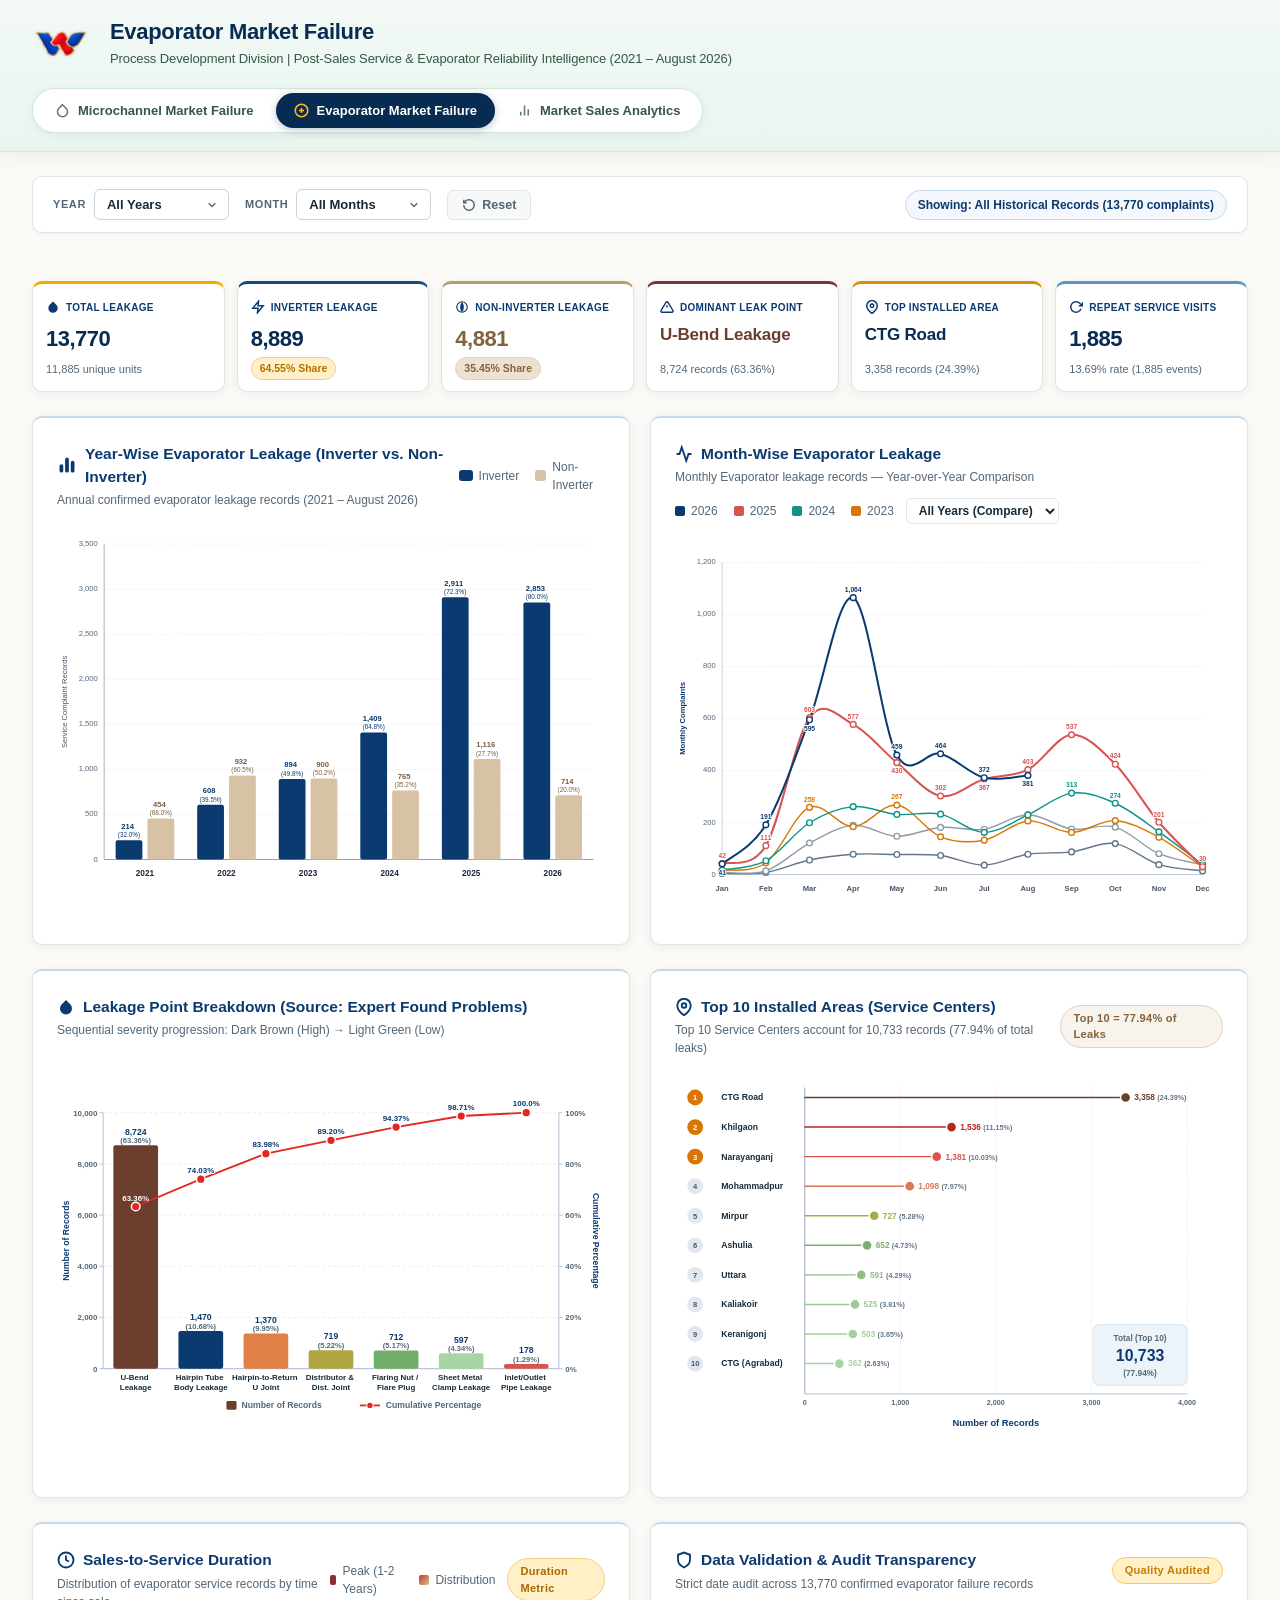
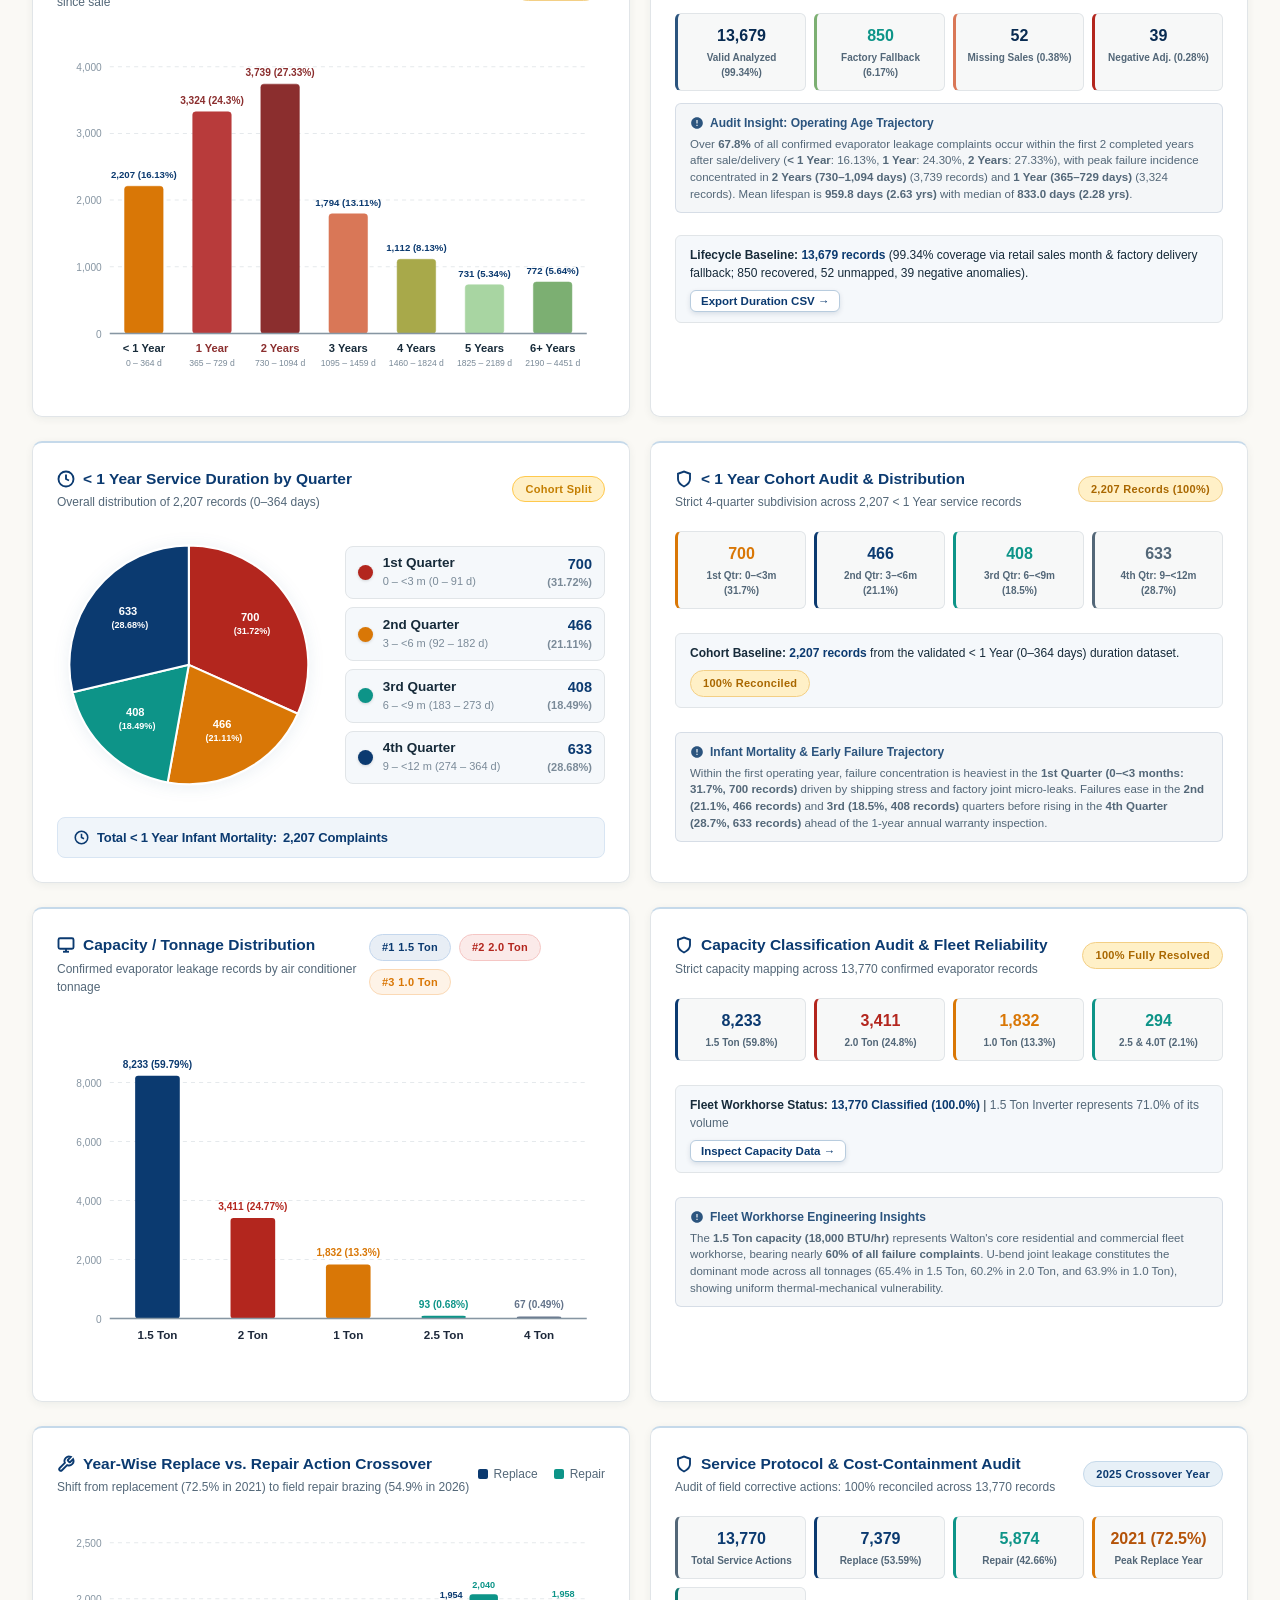
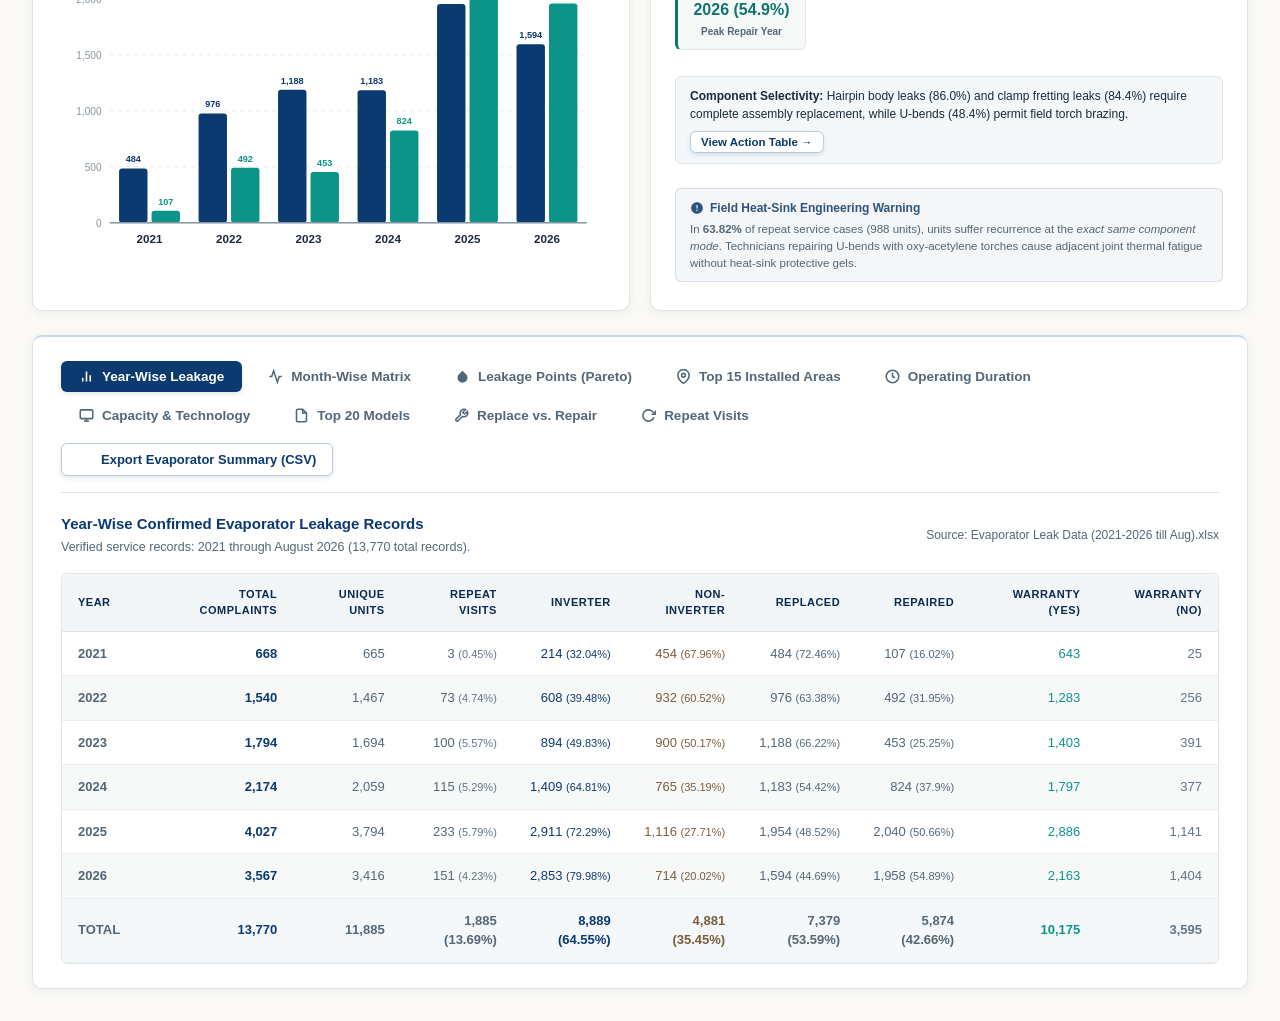
==== Evaporator Market Failure.html @ bd739a47 "update oct 26" ====
<!DOCTYPE html>
<html lang="en">
<head>
  <meta charset="UTF-8">
  <meta name="viewport" content="width=device-width, initial-scale=1.0">
  <title>Walton RAC | Evaporator Market Failure</title>
  <link rel="stylesheet" href="css/style.css">
</head>
<body>
  <!-- Top Header & Brand Bar (100% Viewport Width) -->
  <header class="header-bar">
    <div class="header-inner">
      <div class="header-brand">
        <img src="assets/walton-logo.png" alt="Walton Logo" class="brand-logo">
        <div class="header-titles">
          <h1>Evaporator Market Failure</h1>
          <p>Process Development Division | Post-Sales Service &amp; Evaporator Reliability Intelligence (2021 – August 2026)</p>
        </div>
      </div>

      <!-- Multi-Dashboard Page Navigation -->
      <nav class="page-nav" aria-label="Dashboard Navigation">
        <a href="Microchannel Market Failure.html" class="page-nav-link" title="View Microchannel Market Failure Dashboard">
          <svg width="15" height="15" viewBox="0 0 24 24" fill="none" stroke="currentColor" stroke-width="2.5"><path d="M12 2.69l5.66 5.66a8 8 0 1 1-11.31 0z"/></svg>
          Microchannel Market Failure
        </a>
        <a href="Evaporator Market Failure.html" class="page-nav-link active" title="View Evaporator Market Failure Dashboard">
          <svg width="15" height="15" viewBox="0 0 24 24" fill="none" stroke="currentColor" stroke-width="2.5"><circle cx="12" cy="12" r="10"/><path d="M8 12h8"/><path d="M12 8v8"/></svg>
          Evaporator Market Failure
        </a>
        <a href="Microchannel Market Sales.html" class="page-nav-link" title="View Market Sales Analytics Dashboard">
          <svg width="15" height="15" viewBox="0 0 24 24" fill="none" stroke="currentColor" stroke-width="2.5"><path d="M18 20V10M12 20V4M6 20v-6"/></svg>
          Market Sales Analytics
        </a>
      </nav>
    </div>
  </header>

  <div class="dashboard-container">
    <!-- Global Year + Month Filter Bar -->
    <section class="global-filter-bar">
      <div class="filter-controls-group">
        <div class="filter-control-item">
          <label for="globalFilterYear">YEAR</label>
          <div class="select-wrapper">
            <select id="globalFilterYear" class="filter-select" aria-label="Filter by Year">
              <option value="all">All Years</option>
            </select>
          </div>
        </div>

        <div class="filter-control-item">
          <label for="globalFilterMonth">MONTH</label>
          <div class="select-wrapper">
            <select id="globalFilterMonth" class="filter-select" aria-label="Filter by Month">
              <option value="all">All Months</option>
              <option value="1">January</option>
              <option value="2">February</option>
              <option value="3">March</option>
              <option value="4">April</option>
              <option value="5">May</option>
              <option value="6">June</option>
              <option value="7">July</option>
              <option value="8">August</option>
              <option value="9">September</option>
              <option value="10">October</option>
              <option value="11">November</option>
              <option value="12">December</option>
            </select>
          </div>
        </div>

        <button id="globalFilterResetBtn" class="btn-filter-reset" title="Reset filters to All Years and All Months">
          <svg width="14" height="14" viewBox="0 0 24 24" fill="none" stroke="currentColor" stroke-width="2.5"><path d="M3 12a9 9 0 1 0 9-9 9.75 9.75 0 0 0-6.74 2.74L3 8"/><path d="M3 3v5h5"/></svg>
          Reset
        </button>
      </div>

      <div class="filter-status-wrapper">
        <span class="filter-status-badge" id="filterStatusBadge">Showing: All Historical Records</span>
      </div>
    </section>

    <!-- KPI Metric Cards Grid (6 Cards) -->
    <section class="kpi-grid kpi-grid-6">
      <!-- Total Confirmed Leakage Records -->
      <div class="kpi-card leak">
        <div class="kpi-title" title="Total Confirmed Leakage">
          <svg class="kpi-icon" viewBox="0 0 24 24" width="14" height="14" fill="currentColor"><path d="M12 2.69l5.66 5.66a8 8 0 1 1-11.31 0z"/></svg>
          Total Leakage
        </div>
        <div class="kpi-value" id="kpiTotalLeaks">13,770</div>
        <div class="kpi-subtext" id="kpiTotalLeaksSub" title="11,885 unique units">11,885 unique units</div>
      </div>

      <!-- Inverter Evaporator Leakage -->
      <div class="kpi-card primary-accent">
        <div class="kpi-title" title="Inverter Evaporator Leakage">
          <svg class="kpi-icon" viewBox="0 0 24 24" width="14" height="14" fill="none" stroke="currentColor" stroke-width="2.5"><path d="M13 2L3 14h9l-1 8 10-12h-9l1-8z"/></svg>
          Inverter Leakage
        </div>
        <div class="kpi-value" id="kpiInverterLeaks">8,889</div>
        <div class="kpi-subtext">
          <span class="kpi-badge badge-mfc" id="kpiInverterShare">64.55% Share</span>
        </div>
      </div>

      <!-- Non-Inverter Evaporator Leakage -->
      <div class="kpi-card cu">
        <div class="kpi-title" title="Non-Inverter Evaporator Leakage">
          <svg class="kpi-icon" viewBox="0 0 24 24" width="14" height="14" fill="currentColor"><circle cx="12" cy="12" r="9" fill="none" stroke="currentColor" stroke-width="2"/><path d="M3.6 9h16.8M3.6 15h16.8M12 3a14 14 0 0 1 0 18M12 3a14 14 0 0 0 0 18"/></svg>
          Non-Inverter Leakage
        </div>
        <div class="kpi-value" id="kpiNonInverterLeaks">4,881</div>
        <div class="kpi-subtext">
          <span class="kpi-badge badge-cu" id="kpiNonInverterShare">35.45% Share</span>
        </div>
      </div>

      <!-- Dominant Leakage Point -->
      <div class="kpi-card accent-brown">
        <div class="kpi-title" title="Dominant Leakage Point">
          <svg class="kpi-icon" viewBox="0 0 24 24" width="14" height="14" fill="none" stroke="currentColor" stroke-width="2.5"><path d="M10.29 3.86L1.82 18a2 2 0 0 0 1.71 3h16.94a2 2 0 0 0 1.71-3L13.71 3.86a2 2 0 0 0-3.42 0z"/><line x1="12" y1="9" x2="12" y2="13"/><line x1="12" y1="17" x2="12.01" y2="17"/></svg>
          Dominant Leak Point
        </div>
        <div class="kpi-value text-val" id="kpiTopLeakPoint" title="U-Bend Leakage">U-Bend Leakage</div>
        <div class="kpi-subtext" id="kpiTopLeakPointSub" title="8,724 records (63.36%)">8,724 records (63.36%)</div>
      </div>

      <!-- Top Installed Area -->
      <div class="kpi-card accent-amber">
        <div class="kpi-title" title="Top Installed Area">
          <svg class="kpi-icon" viewBox="0 0 24 24" width="14" height="14" fill="none" stroke="currentColor" stroke-width="2.5"><path d="M21 10c0 7-9 13-9 13s-9-6-9-13a9 9 0 0 1 18 0z"/><circle cx="12" cy="10" r="3"/></svg>
          Top Installed Area
        </div>
        <div class="kpi-value text-val" id="kpiTopArea" title="CTG Road">CTG Road</div>
        <div class="kpi-subtext" id="kpiTopAreaSub" title="3,358 records (24.39%)">3,358 records (24.39%)</div>
      </div>

      <!-- Repeat Interventions -->
      <div class="kpi-card accent-subtle">
        <div class="kpi-title" title="Repeat Service Visits">
          <svg class="kpi-icon" viewBox="0 0 24 24" width="14" height="14" fill="none" stroke="currentColor" stroke-width="2.5"><polyline points="23 4 23 10 17 10"/><path d="M20.49 15a9 9 0 1 1-2.12-9.36L23 10"/></svg>
          Repeat Service Visits
        </div>
        <div class="kpi-value" id="kpiRepeatVisits">1,885</div>
        <div class="kpi-subtext" id="kpiRepeatVisitsSub" title="13.69% rate (1,548 units)">13.69% rate (1,548 units)</div>
      </div>
    </section>

    <!-- Visual Charts Grid (Section 1: Macro Trajectory & Seasonality) -->
    <section class="charts-grid">
      <!-- Chart 1: Year-Wise Inverter vs Non-Inverter Leakage -->
      <div class="chart-card">
        <div class="chart-header">
          <div>
            <div class="chart-title">
              <svg class="chart-title-icon" viewBox="0 0 24 24" width="20" height="20" fill="#0B3A70"><rect x="3" y="11" width="4.5" height="10" rx="2.25"/><rect x="9.75" y="3" width="4.5" height="18" rx="2.25"/><rect x="16.5" y="7" width="4.5" height="14" rx="2.25"/></svg>
              Year-Wise Evaporator Leakage (Inverter vs. Non-Inverter)
            </div>
            <div class="chart-subtitle">Annual confirmed evaporator leakage records (2021 – August 2026)</div>
          </div>
          <div class="chart-legend">
            <span class="legend-item"><span class="legend-color" style="background: #0B3A70; width: 14px; height: 11px; border-radius: 3px;"></span> Inverter</span>
            <span class="legend-item"><span class="legend-color" style="background: #D7C2A5; width: 14px; height: 11px; border-radius: 3px;"></span> Non-Inverter</span>
          </div>
        </div>
        <div id="chartYearlyLeakage" class="chart-container"></div>
      </div>

      <!-- Chart 2: Month-Wise Multi-Year Seasonality Curve -->
      <div class="chart-card">
        <div class="chart-header" style="flex-wrap: wrap; gap: 12px;">
          <div>
            <div class="chart-title">
              <svg class="chart-title-icon" viewBox="0 0 24 24" width="18" height="18" fill="none" stroke="currentColor" stroke-width="2.5"><polyline points="22 12 18 12 15 21 9 3 6 12 2 12"/></svg>
              Month-Wise Evaporator Leakage
            </div>
            <div id="chartMonthlySubtitle" class="chart-subtitle">Monthly Evaporator leakage records — Year-over-Year Comparison</div>
          </div>
          <div style="display: flex; align-items: center; gap: 12px; flex-wrap: wrap;">
            <div class="chart-legend">
              <span class="legend-item"><span class="legend-color" style="background: #0B3A70;"></span> 2026</span>
              <span class="legend-item"><span class="legend-color" style="background: #D9534F;"></span> 2025</span>
              <span class="legend-item"><span class="legend-color" style="background: #0D9488;"></span> 2024</span>
              <span class="legend-item"><span class="legend-color" style="background: #D97706;"></span> 2023</span>
            </div>
            <select id="chartMonthYearSelect" class="form-select" style="font-size: 12px; padding: 4px 8px; border-radius: 6px; border: 1px solid var(--border-default); background: var(--bg-card); color: var(--text-primary); font-weight: 600;">
              <option value="all">All Years (Compare)</option>
              <option value="2026">2026 Only</option>
              <option value="2025">2025 Only</option>
              <option value="2024">2024 Only</option>
              <option value="2023">2023 Only</option>
              <option value="2022">2022 Only</option>
              <option value="2021">2021 Only</option>
            </select>
          </div>
        </div>
        <div id="chartMonthlyLeakage" class="chart-container"></div>
      </div>
    </section>

    <!-- Visual Charts Grid (Section 2: Root-Cause & Geography) -->
    <section class="charts-grid">
      <!-- Chart 3: Leakage Point Breakdown (Pareto Chart) -->
      <div class="chart-card">
        <div class="chart-header">
          <div>
            <div class="chart-title">
              <svg class="chart-title-icon" viewBox="0 0 24 24" width="18" height="18" fill="currentColor"><path d="M12 2.69l5.66 5.66a8 8 0 1 1-11.31 0z"/></svg>
              Leakage Point Breakdown (Source: Expert Found Problems)
            </div>
            <div class="chart-subtitle">Sequential severity progression: Dark Brown (High) → Light Green (Low)</div>
          </div>
        </div>
        <div id="chartLeakagePoints" class="chart-container"></div>
      </div>

      <!-- Chart 4: Top 10 Installed Areas -->
      <div class="chart-card">
        <div class="chart-header">
          <div>
            <div class="chart-title">
              <svg class="chart-title-icon" viewBox="0 0 24 24" width="18" height="18" fill="none" stroke="currentColor" stroke-width="2.5"><path d="M21 10c0 7-9 13-9 13s-9-6-9-13a9 9 0 0 1 18 0z"/><circle cx="12" cy="10" r="3"/></svg>
              Top 10 Installed Areas (Service Centers)
            </div>
            <div class="chart-subtitle">Concentration of post-sales evaporator failure complaints across Bangladesh</div>
          </div>
          <span class="badge-tag badge-cu">Top 10 = 77.94% of Leaks</span>
        </div>
        <div id="chartTopAreas" class="chart-container"></div>
      </div>
    </section>

    <!-- Section 3: Sales-to-Service Operating Duration Analysis -->
    <section class="charts-grid">
      <!-- Chart 5: Sales-to-Service Duration -->
      <div class="chart-card">
        <div class="chart-header">
          <div>
            <div class="chart-title">
              <svg class="chart-title-icon" viewBox="0 0 24 24" width="18" height="18" fill="none" stroke="currentColor" stroke-width="2.5"><circle cx="12" cy="12" r="10"/><polyline points="12 6 12 12 16 14"/></svg>
              Sales-to-Service Duration
            </div>
            <div class="chart-subtitle">Distribution of evaporator service records by time since sale</div>
          </div>
          <div style="display: flex; align-items: center; gap: 12px;">
            <div class="chart-legend">
              <div class="legend-item"><span class="legend-color" style="background: #8B2E2E;"></span> Peak (1-2 Years)</div>
              <div class="legend-item"><span class="legend-color" style="background: linear-gradient(135deg, #B83B3B, #D97757, #A8D5A2);"></span> Distribution</div>
            </div>
            <span class="badge-tag badge-mfc">Duration Metric</span>
          </div>
        </div>
        <div id="chartSalesToService" class="chart-container"></div>
      </div>

      <!-- Data Validation & Audit Transparency Card -->
      <div class="chart-card">
        <div class="chart-header">
          <div>
            <div class="chart-title">
              <svg class="chart-title-icon" viewBox="0 0 24 24" width="18" height="18" fill="none" stroke="currentColor" stroke-width="2.5"><path d="M12 22s8-4 8-10V5l-8-3-8 3v7c0 6 8 10 8 10z"/></svg>
              Data Validation &amp; Audit Transparency
            </div>
            <div class="chart-subtitle">Strict date audit across 13,770 confirmed evaporator failure records</div>
          </div>
          <span class="badge-tag badge-leak">Quality Audited</span>
        </div>
        
        <div class="duration-audit-content">
          <div class="audit-metrics-grid">
            <div class="audit-metric-card valid">
              <div class="audit-metric-val">13,679</div>
              <div class="audit-metric-lbl">Valid Analyzed (99.34%)</div>
            </div>
            <div class="audit-metric-card clean" title="850 records recovered using Factory Delivery Date">
              <div class="audit-metric-val" style="color: #0D9488;">850</div>
              <div class="audit-metric-lbl">Factory Fallback (6.17%)</div>
            </div>
            <div class="audit-metric-card missing">
              <div class="audit-metric-val">52</div>
              <div class="audit-metric-lbl">Missing Sales (0.38%)</div>
            </div>
            <div class="audit-metric-card negative">
              <div class="audit-metric-val">39</div>
              <div class="audit-metric-lbl">Negative Adj. (0.28%)</div>
            </div>
          </div>

          <div class="audit-note-box">
            <div class="audit-note-title">
              <svg width="14" height="14" viewBox="0 0 24 24" fill="currentColor"><path d="M12 2C6.48 2 2 6.48 2 12s4.48 10 10 10 10-4.48 10-10S17.52 2 12 2zm1 15h-2v-2h2v2zm0-4h-2V7h2v6z"/></svg>
              Audit Insight: Operating Age Trajectory
            </div>
            <p class="audit-note-text">
              Over <strong>67.8%</strong> of all confirmed evaporator leakage complaints occur within the first 2 completed years after sale/delivery (<strong>&lt; 1 Year</strong>: 16.13%, <strong>1 Year</strong>: 24.30%, <strong>2 Years</strong>: 27.33%), with peak failure incidence concentrated in <strong>2 Years (730–1,094 days)</strong> (3,739 records) and <strong>1 Year (365–729 days)</strong> (3,324 records). Mean lifespan is <strong>959.8 days (2.63 yrs)</strong> with median of <strong>833.0 days (2.28 yrs)</strong>.
            </p>
          </div>

          <div style="background: var(--bg-hover); border-radius: 6px; padding: 10px 14px; margin-top: 10px; border: 1px solid var(--border-default); display: flex; justify-content: space-between; align-items: center; flex-wrap: wrap; gap: 8px;">
            <div style="font-size: 12px; color: var(--text-primary);">
              <strong>Lifecycle Baseline:</strong>
              <span style="color: #0B3A70; font-weight: 700;">13,679 records</span> (99.34% coverage via retail sales month &amp; factory delivery fallback; 850 recovered, 52 unmapped, 39 negative anomalies).
            </div>
            <button id="exportDurationCsvBtn" class="btn-export" style="font-size: 11.5px; padding: 4px 10px;">
              Export Duration CSV →
            </button>
          </div>
        </div>
      </div>
    </section>

    <!-- Section 3B: < 1 Year Service Duration by Quarter -->
    <section class="charts-grid">
      <!-- Chart 5B: < 1 Year Duration by Quarter (Distribution Pie / Donut Chart) -->
      <div class="chart-card">
        <div class="chart-header">
          <div>
            <div class="chart-title">
              <svg class="chart-title-icon" viewBox="0 0 24 24" width="18" height="18" fill="none" stroke="currentColor" stroke-width="2.5"><circle cx="12" cy="12" r="10"/><polyline points="12 6 12 12 16 14"/></svg>
              &lt; 1 Year Service Duration by Quarter
            </div>
            <div class="chart-subtitle">Overall distribution of 2,207 records (0–364 days)</div>
          </div>
          <div style="display: flex; align-items: center; gap: 12px;">
            <span class="badge-tag badge-leak">Cohort Split</span>
          </div>
        </div>
        <div id="chartUnderOneYearQuarters" class="chart-container"></div>
      </div>

      <!-- < 1 Year Cohort Quarterly Audit Card -->
      <div class="chart-card">
        <div class="chart-header">
          <div>
            <div class="chart-title">
              <svg class="chart-title-icon" viewBox="0 0 24 24" width="18" height="18" fill="none" stroke="currentColor" stroke-width="2.5"><path d="M12 22s8-4 8-10V5l-8-3-8 3v7c0 6 8 10 8 10z"/></svg>
              &lt; 1 Year Cohort Audit &amp; Distribution
            </div>
            <div class="chart-subtitle">Strict 4-quarter subdivision across 2,207 &lt; 1 Year service records</div>
          </div>
          <span class="badge-tag badge-mfc">2,207 Records (100%)</span>
        </div>

        <div class="duration-audit-content">
          <div class="audit-metrics-grid">
            <div class="audit-metric-card" style="border-left: 3px solid #D97706;">
              <div class="audit-metric-val" style="color: #D97706;">700</div>
              <div class="audit-metric-lbl">1st Qtr: 0–&lt;3m (31.7%)</div>
            </div>
            <div class="audit-metric-card" style="border-left: 3px solid #0B3A70;">
              <div class="audit-metric-val" style="color: #0B3A70;">466</div>
              <div class="audit-metric-lbl">2nd Qtr: 3–&lt;6m (21.1%)</div>
            </div>
            <div class="audit-metric-card" style="border-left: 3px solid #0D9488;">
              <div class="audit-metric-val" style="color: #0D9488;">408</div>
              <div class="audit-metric-lbl">3rd Qtr: 6–&lt;9m (18.5%)</div>
            </div>
            <div class="audit-metric-card" style="border-left: 3px solid #536778;">
              <div class="audit-metric-val" style="color: #536778;">633</div>
              <div class="audit-metric-lbl">4th Qtr: 9–&lt;12m (28.7%)</div>
            </div>
          </div>

          <div style="background: var(--bg-hover); border-radius: 6px; padding: 10px 14px; margin-top: 12px; border: 1px solid var(--border-default); display: flex; justify-content: space-between; align-items: center; flex-wrap: wrap; gap: 8px;">
            <div style="font-size: 12px; color: var(--text-primary);">
              <strong>Cohort Baseline:</strong>
              <span style="color: #0B3A70; font-weight: 700;">2,207 records</span> from the validated &lt; 1 Year (0–364 days) duration dataset.
            </div>
            <span class="badge-tag badge-mfc" style="font-size: 11px;">100% Reconciled</span>
          </div>

          <div class="audit-note-box" style="margin-top: 12px;">
            <div class="audit-note-title">
              <svg width="14" height="14" viewBox="0 0 24 24" fill="currentColor"><path d="M12 2C6.48 2 2 6.48 2 12s4.48 10 10 10 10-4.48 10-10S17.52 2 12 2zm1 15h-2v-2h2v2zm0-4h-2V7h2v6z"/></svg>
              Infant Mortality &amp; Early Failure Trajectory
            </div>
            <p class="audit-note-text">
              Within the first operating year, failure concentration is heaviest in the <strong>1st Quarter (0–&lt;3 months: 31.7%, 700 records)</strong> driven by shipping stress and factory joint micro-leaks. Failures ease in the <strong>2nd (21.1%, 466 records)</strong> and <strong>3rd (18.5%, 408 records)</strong> quarters before rising in the <strong>4th Quarter (28.7%, 633 records)</strong> ahead of the 1-year annual warranty inspection.
            </p>
          </div>
        </div>
      </div>
    </section>

    <!-- Section 4: Capacity / Tonnage Distribution & Fleet Audit -->
    <section class="charts-grid">
      <!-- Chart 6: Capacity / Tonnage Distribution -->
      <div class="chart-card">
        <div class="chart-header">
          <div>
            <div class="chart-title">
              <svg class="chart-title-icon" viewBox="0 0 24 24" width="18" height="18" fill="none" stroke="currentColor" stroke-width="2.5"><rect x="2" y="3" width="20" height="14" rx="2"/><line x1="8" y1="21" x2="16" y2="21"/><line x1="12" y1="17" x2="12" y2="21"/></svg>
              Capacity / Tonnage Distribution
            </div>
            <div class="chart-subtitle">Confirmed evaporator leakage records by air conditioner tonnage</div>
          </div>
          <div style="display: flex; align-items: center; gap: 8px; flex-wrap: wrap;">
            <span class="badge-tag" style="background: #E8EEF5; color: #0B3A70; border: 1px solid #C4D7ED;">#1 1.5 Ton</span>
            <span class="badge-tag" style="background: #FBEAE9; color: #B3261E; border: 1px solid #F5C6C4;">#2 2.0 Ton</span>
            <span class="badge-tag" style="background: #FEF3E7; color: #D97706; border: 1px solid #FBD9B5;">#3 1.0 Ton</span>
          </div>
        </div>
        <div id="chartCapacity" class="chart-container"></div>
      </div>

      <!-- Capacity Classification Audit & Reconciliation Card -->
      <div class="chart-card">
        <div class="chart-header">
          <div>
            <div class="chart-title">
              <svg class="chart-title-icon" viewBox="0 0 24 24" width="18" height="18" fill="none" stroke="currentColor" stroke-width="2.5"><path d="M12 22s8-4 8-10V5l-8-3-8 3v7c0 6 8 10 8 10z"/></svg>
              Capacity Classification Audit &amp; Fleet Reliability
            </div>
            <div class="chart-subtitle">Strict capacity mapping across 13,770 confirmed evaporator records</div>
          </div>
          <span class="badge-tag badge-mfc">100% Fully Resolved</span>
        </div>
        
        <div class="duration-audit-content">
          <div class="audit-metrics-grid">
            <div class="audit-metric-card" style="border-left: 3px solid #0B3A70;">
              <div class="audit-metric-val" style="color: #0B3A70;">8,233</div>
              <div class="audit-metric-lbl">1.5 Ton (59.8%)</div>
            </div>
            <div class="audit-metric-card" style="border-left: 3px solid #B3261E;">
              <div class="audit-metric-val" style="color: #B3261E;">3,411</div>
              <div class="audit-metric-lbl">2.0 Ton (24.8%)</div>
            </div>
            <div class="audit-metric-card" style="border-left: 3px solid #D97706;">
              <div class="audit-metric-val" style="color: #D97706;">1,832</div>
              <div class="audit-metric-lbl">1.0 Ton (13.3%)</div>
            </div>
            <div class="audit-metric-card" style="border-left: 3px solid #0D9488;">
              <div class="audit-metric-val" style="color: #0D9488;">294</div>
              <div class="audit-metric-lbl">2.5 &amp; 4.0T (2.1%)</div>
            </div>
          </div>

          <div style="background: var(--bg-hover); border-radius: 6px; padding: 10px 14px; margin-top: 12px; border: 1px solid var(--border-default); display: flex; justify-content: space-between; align-items: center; flex-wrap: wrap; gap: 8px;">
            <div style="font-size: 12px; color: var(--text-primary);">
              <strong>Fleet Workhorse Status:</strong> 
              <span style="color: #0B3A70; font-weight: 700;">13,770 Classified (100.0%)</span> | 
              <span style="color: #536778;">1.5 Ton Inverter represents 71.0% of its volume</span>
            </div>
            <button id="btnJumpToCapacityTable" class="btn-export" style="font-size: 11.5px; padding: 4px 10px;">
              Inspect Capacity Data →
            </button>
          </div>

          <div class="audit-note-box" style="margin-top: 12px;">
            <div class="audit-note-title">
              <svg width="14" height="14" viewBox="0 0 24 24" fill="currentColor"><path d="M12 2C6.48 2 2 6.48 2 12s4.48 10 10 10 10-4.48 10-10S17.52 2 12 2zm1 15h-2v-2h2v2zm0-4h-2V7h2v6z"/></svg>
              Fleet Workhorse Engineering Insights
            </div>
            <p class="audit-note-text">
              The <strong>1.5 Ton capacity (18,000 BTU/hr)</strong> represents Walton's core residential and commercial fleet workhorse, bearing nearly <strong>60% of all failure complaints</strong>. U-bend joint leakage constitutes the dominant mode across all tonnages (65.4% in 1.5 Ton, 60.2% in 2.0 Ton, and 63.9% in 1.0 Ton), showing uniform thermal-mechanical vulnerability.
            </p>
          </div>
        </div>
      </div>
    </section>

    <!-- Section 5: Replace vs. Repair Action Dynamics -->
    <section class="charts-grid">
      <!-- Chart 7: Year-Wise Replace vs. Repair -->
      <div class="chart-card">
        <div class="chart-header">
          <div>
            <div class="chart-title">
              <svg class="chart-title-icon" viewBox="0 0 24 24" width="18" height="18" fill="none" stroke="currentColor" stroke-width="2.5"><path d="M14.7 6.3a1 1 0 0 0 0 1.4l1.6 1.6a1 1 0 0 0 1.4 0l3.77-3.77a6 6 0 0 1-7.94 7.94l-6.91 6.91a2.12 2.12 0 0 1-3-3l6.91-6.91a6 6 0 0 1 7.94-7.94l-3.76 3.76z"/></svg>
              Year-Wise Replace vs. Repair Action Crossover
            </div>
            <div class="chart-subtitle">Shift from replacement (72.5% in 2021) to field repair brazing (54.9% in 2026)</div>
          </div>
          <div class="chart-legend">
            <span class="legend-item"><span class="legend-color" style="background: #0B3A70;"></span> Replace</span>
            <span class="legend-item"><span class="legend-color" style="background: #0D9488;"></span> Repair</span>
          </div>
        </div>
        <div id="chartReplaceVsRepair" class="chart-container"></div>
      </div>

      <!-- Replace vs Repair Action Audit Card -->
      <div class="chart-card">
        <div class="chart-header">
          <div>
            <div class="chart-title">
              <svg class="chart-title-icon" viewBox="0 0 24 24" width="18" height="18" fill="none" stroke="currentColor" stroke-width="2.5"><path d="M12 22s8-4 8-10V5l-8-3-8 3v7c0 6 8 10 8 10z"/></svg>
              Service Protocol &amp; Cost-Containment Audit
            </div>
            <div class="chart-subtitle">Audit of field corrective actions: 100% reconciled across 13,770 records</div>
          </div>
          <span class="badge-tag badge-replace">2025 Crossover Year</span>
        </div>

        <div class="duration-audit-content">
          <div class="audit-metrics-grid" style="grid-template-columns: repeat(auto-fit, minmax(110px, 1fr));">
            <div class="audit-metric-card" style="border-left: 3px solid #536778;">
              <div class="audit-metric-val" id="rrMetricTotal" style="color: #0B3A70;">13,770</div>
              <div class="audit-metric-lbl">Total Service Actions</div>
            </div>
            <div class="audit-metric-card" style="border-left: 3px solid #0B3A70;">
              <div class="audit-metric-val" id="rrMetricReplace" style="color: #0B3A70;">7,379</div>
              <div class="audit-metric-lbl" id="rrMetricReplaceLbl">Replace (53.59%)</div>
            </div>
            <div class="audit-metric-card" style="border-left: 3px solid #0D9488;">
              <div class="audit-metric-val" id="rrMetricRepair" style="color: #0D9488;">5,874</div>
              <div class="audit-metric-lbl" id="rrMetricRepairLbl">Repair (42.66%)</div>
            </div>
            <div class="audit-metric-card" style="border-left: 3px solid #D97706;">
              <div class="audit-metric-val" style="color: #B45309;">2021 (72.5%)</div>
              <div class="audit-metric-lbl">Peak Replace Year</div>
            </div>
            <div class="audit-metric-card" style="border-left: 3px solid #0F766E;">
              <div class="audit-metric-val" style="color: #0F766E;">2026 (54.9%)</div>
              <div class="audit-metric-lbl">Peak Repair Year</div>
            </div>
          </div>

          <div style="background: var(--bg-hover); border-radius: 6px; padding: 10px 14px; margin-top: 14px; border: 1px solid var(--border-default); display: flex; justify-content: space-between; align-items: center; flex-wrap: wrap; gap: 8px;">
            <div style="font-size: 12px; color: var(--text-primary);">
              <strong>Component Selectivity:</strong> Hairpin body leaks (86.0%) and clamp fretting leaks (84.4%) require complete assembly replacement, while U-bends (48.4%) permit field torch brazing.
            </div>
            <button id="btnJumpToReplaceRepairTable" class="btn-export" style="font-size: 11.5px; padding: 4px 10px;">
              View Action Table →
            </button>
          </div>

          <div class="audit-note-box" style="margin-top: 12px;">
            <div class="audit-note-title">
              <svg width="14" height="14" viewBox="0 0 24 24" fill="currentColor"><path d="M12 2C6.48 2 2 6.48 2 12s4.48 10 10 10 10-4.48 10-10S17.52 2 12 2zm1 15h-2v-2h2v2zm0-4h-2V7h2v6z"/></svg>
              Field Heat-Sink Engineering Warning
            </div>
            <p class="audit-note-text">
              In <strong>63.82%</strong> of repeat service cases (988 units), units suffer recurrence at the <em>exact same component mode</em>. Technicians repairing U-bends with oxy-acetylene torches cause adjacent joint thermal fatigue without heat-sink protective gels.
            </p>
          </div>
        </div>
      </div>
    </section>

    <!-- Tabbed Structured Data Explorer -->
    <section class="explorer-card">
      <div class="tabs-header">
        <div class="tab-nav">
          <button class="tab-btn active" data-tab="yearlyTab">
            <svg width="15" height="15" viewBox="0 0 24 24" fill="none" stroke="currentColor" stroke-width="2.5"><path d="M18 20V10M12 20V4M6 20v-6"/></svg>
            Year-Wise Leakage
          </button>
          <button class="tab-btn" data-tab="monthlyTab">
            <svg width="15" height="15" viewBox="0 0 24 24" fill="none" stroke="currentColor" stroke-width="2.5"><polyline points="22 12 18 12 15 21 9 3 6 12 2 12"/></svg>
            Month-Wise Matrix
          </button>
          <button class="tab-btn" data-tab="pointsTab">
            <svg width="15" height="15" viewBox="0 0 24 24" fill="currentColor"><path d="M12 2.69l5.66 5.66a8 8 0 1 1-11.31 0z"/></svg>
            Leakage Points (Pareto)
          </button>
          <button class="tab-btn" data-tab="areasTab">
            <svg width="15" height="15" viewBox="0 0 24 24" fill="none" stroke="currentColor" stroke-width="2.5"><path d="M21 10c0 7-9 13-9 13s-9-6-9-13a9 9 0 0 1 18 0z"/><circle cx="12" cy="10" r="3"/></svg>
            Top 15 Installed Areas
          </button>
          <button class="tab-btn" data-tab="durationTab">
            <svg width="15" height="15" viewBox="0 0 24 24" fill="none" stroke="currentColor" stroke-width="2.5"><circle cx="12" cy="12" r="10"/><polyline points="12 6 12 12 16 14"/></svg>
            Operating Duration
          </button>
          <button class="tab-btn" data-tab="capacityTab">
            <svg width="15" height="15" viewBox="0 0 24 24" fill="none" stroke="currentColor" stroke-width="2.5"><rect x="2" y="3" width="20" height="14" rx="2"/><line x1="8" y1="21" x2="16" y2="21"/><line x1="12" y1="17" x2="12" y2="21"/></svg>
            Capacity &amp; Technology
          </button>
          <button class="tab-btn" data-tab="modelsTab">
            <svg width="15" height="15" viewBox="0 0 24 24" fill="none" stroke="currentColor" stroke-width="2.5"><path d="M14 2H6a2 2 0 0 0-2 2v16a2 2 0 0 0 2 2h12a2 2 0 0 0 2-2V8z"/><polyline points="14 2 14 8 20 8"/></svg>
            Top 20 Models
          </button>
          <button class="tab-btn" data-tab="replaceRepairTab">
            <svg width="15" height="15" viewBox="0 0 24 24" fill="none" stroke="currentColor" stroke-width="2.5"><path d="M14.7 6.3a1 1 0 0 0 0 1.4l1.6 1.6a1 1 0 0 0 1.4 0l3.77-3.77a6 6 0 0 1-7.94 7.94l-6.91 6.91a2.12 2.12 0 0 1-3-3l6.91-6.91a6 6 0 0 1 7.94-7.94l-3.76 3.76z"/></svg>
            Replace vs. Repair
          </button>
          <button class="tab-btn" data-tab="repeatTab">
            <svg width="15" height="15" viewBox="0 0 24 24" fill="none" stroke="currentColor" stroke-width="2.5"><polyline points="23 4 23 10 17 10"/><path d="M20.49 15a9 9 0 1 1-2.12-9.36L23 10"/></svg>
            Repeat Visits
          </button>
        </div>

        <div class="tab-actions">
          <button id="btnExport" class="btn-export">
            <svg width="15" height="15" viewBox="0 0 24 24" fill="none" stroke="var(--color-amber-primary)" stroke-width="2.5"><path d="M21 15v4a2 2 0 0 1-2 2H5a2 2 0 0 1-2-2v-4M7 10l5 5 5-5M12 15V3"/></svg>
            Export Evaporator Summary (CSV)
          </button>
        </div>
      </div>

      <!-- Tab 1: Year-Wise Leakage Table -->
      <div id="tabYearly" class="tab-content" style="display: block;">
        <div style="display: flex; justify-content: space-between; align-items: center; margin-bottom: 16px; flex-wrap: wrap; gap: 12px;">
          <div>
            <h3 class="section-subheading" style="margin-bottom: 2px;">Year-Wise Confirmed Evaporator Leakage Records</h3>
            <p style="font-size: 12.5px; color: var(--text-secondary); margin: 0;">Verified service records: 2021 through August 2026 (13,770 total records).</p>
          </div>
          <span style="font-size: 12px; color: var(--text-secondary);">Source: <code>Evaporator Leak Data (2021-2026 till Aug).xlsx</code></span>
        </div>

        <div class="table-container">
          <table>
            <thead>
              <tr>
                <th style="width: 90px;">Year</th>
                <th class="col-num">Total Complaints</th>
                <th class="col-num">Unique Units</th>
                <th class="col-num">Repeat Visits</th>
                <th class="col-num">Inverter</th>
                <th class="col-num">Non-Inverter</th>
                <th class="col-num">Replaced</th>
                <th class="col-num">Repaired</th>
                <th class="col-num">Warranty (YES)</th>
                <th class="col-num">Warranty (NO)</th>
              </tr>
            </thead>
            <tbody id="tbodyYearly"></tbody>
            <tfoot id="tfootYearly"></tfoot>
          </table>
        </div>
      </div>

      <!-- Tab 2: Month-Wise Table -->
      <div id="tabMonthly" class="tab-content" style="display: none;">
        <div style="display: flex; justify-content: space-between; align-items: center; margin-bottom: 16px; flex-wrap: wrap; gap: 12px;">
          <div>
            <h3 class="section-subheading" style="margin-bottom: 2px;">Month-by-Year Multi-Year Seasonality Matrix</h3>
            <p style="font-size: 12.5px; color: var(--text-secondary); margin: 0;">Complete 68-month service timeline with search and yearly filter chips.</p>
          </div>
          <div style="display: flex; align-items: center; gap: 10px; flex-wrap: wrap;">
            <div class="filter-chips" id="monthYearFilters">
              <button class="filter-chip active" data-year="all">All</button>
              <button class="filter-chip" data-year="2026">2026</button>
              <button class="filter-chip" data-year="2025">2025</button>
              <button class="filter-chip" data-year="2024">2024</button>
              <button class="filter-chip" data-year="2023">2023</button>
              <button class="filter-chip" data-year="2022">2022</button>
              <button class="filter-chip" data-year="2021">2021</button>
            </div>
            <input type="text" id="monthSearch" class="search-input" placeholder="Search month (e.g. 2026-04)..." style="width: 190px;">
          </div>
        </div>

        <div class="table-container">
          <table>
            <thead>
              <tr>
                <th style="width: 120px;">Period</th>
                <th style="width: 80px;">Year</th>
                <th style="width: 80px;">Month</th>
                <th class="col-num">Total Complaints</th>
                <th class="col-num">Inverter</th>
                <th class="col-num">Non-Inverter</th>
                <th class="col-num">Replaced</th>
                <th class="col-num">Repaired</th>
              </tr>
            </thead>
            <tbody id="tbodyMonthly"></tbody>
          </table>
        </div>
      </div>

      <!-- Tab 3: Leakage Points Table -->
      <div id="tabPoints" class="tab-content" style="display: none;">
        <div style="display: flex; justify-content: space-between; align-items: center; margin-bottom: 16px; flex-wrap: wrap; gap: 12px;">
          <div>
            <h3 class="section-subheading" style="margin-bottom: 2px;">Evaporator Leakage Points Classification (Pareto Ranking)</h3>
            <p style="font-size: 12.5px; color: var(--text-secondary); margin: 0;">Verified service records categorized from Expert Found Problems.</p>
          </div>
          <span style="font-size: 12px; color: var(--text-secondary);">Derived strictly from <code>Expert Found Problem</code></span>
        </div>

        <div class="table-container">
          <table>
            <thead>
              <tr>
                <th style="width: 60px; text-align: center;">Rank</th>
                <th>Leakage Point Category &amp; Description</th>
                <th class="col-num">Records</th>
                <th class="col-num">Share %</th>
                <th class="col-num">Cumul %</th>
                <th class="col-num">Replaced</th>
                <th class="col-num">Repaired</th>
                <th class="col-num">Inverter / Non-Inv</th>
              </tr>
            </thead>
            <tbody id="tbodyPoints"></tbody>
          </table>
        </div>
      </div>

      <!-- Tab 4: Top 15 Areas Table -->
      <div id="tabAreas" class="tab-content" style="display: none;">
        <div style="display: flex; justify-content: space-between; align-items: center; margin-bottom: 16px; flex-wrap: wrap; gap: 12px;">
          <div>
            <h3 class="section-subheading" style="margin-bottom: 2px;">Top 15 Installed Areas (Service Centers)</h3>
            <p style="font-size: 12.5px; color: var(--text-secondary); margin: 0;">Top 15 centers account for 86.41% of national evaporator leakage workload.</p>
          </div>
          <span style="font-size: 12px; color: var(--text-secondary);">Top Epicenter: <code>CTG Road</code> (3,358 complaints)</span>
        </div>

        <div class="table-container">
          <table>
            <thead>
              <tr>
                <th style="width: 60px; text-align: center;">Rank</th>
                <th>Service Center</th>
                <th>Regional Zone</th>
                <th class="col-num">Records</th>
                <th class="col-num">Share %</th>
                <th class="col-num">Cumul %</th>
                <th>Dominant Leak Mode</th>
              </tr>
            </thead>
            <tbody id="tbodyAreas"></tbody>
          </table>
        </div>
      </div>

      <!-- Tab 5: Duration Table -->
      <div id="tabDuration" class="tab-content" style="display: none;">
        <div style="display: flex; justify-content: space-between; align-items: center; margin-bottom: 16px; flex-wrap: wrap; gap: 12px;">
          <div>
            <h3 class="section-subheading" style="margin-bottom: 2px;">Sales-to-Service Operating Duration Distribution</h3>
            <p style="font-size: 12.5px; color: var(--text-secondary); margin: 0;">Elapsed time from sales/delivery date to complaint creation: 13,679 valid non-negative records.</p>
          </div>
          <span style="font-size: 12px; color: var(--text-secondary);">Mean: <strong>959.8 Days</strong> | Median: <strong>833.0 Days</strong></span>
        </div>

        <div class="table-container">
          <table>
            <thead>
              <tr>
                <th>Completed Years</th>
                <th>Elapsed Days Range</th>
                <th class="col-num">Records</th>
                <th class="col-num">Share %</th>
                <th class="col-num">Cumulative %</th>
                <th>Operational Lifecycle Phase</th>
              </tr>
            </thead>
            <tbody id="tbodySalesToService"></tbody>
          </table>
        </div>
      </div>

      <!-- Tab 6: Capacity & Technology Table -->
      <div id="tabCapacity" class="tab-content" style="display: none;">
        <div style="display: flex; justify-content: space-between; align-items: center; margin-bottom: 16px; flex-wrap: wrap; gap: 12px;">
          <div>
            <h3 class="section-subheading" style="margin-bottom: 2px;">Fleet Capacity &amp; Technology Breakdown</h3>
            <p style="font-size: 12.5px; color: var(--text-secondary); margin: 0;">Distribution across tonnage sizes and inverter vs non-inverter architectures.</p>
          </div>
          <span style="font-size: 12px; color: var(--text-secondary);">1.5 Ton: 59.79% | 2.0 Ton: 24.77% | 1.0 Ton: 13.30%</span>
        </div>

        <div class="table-container">
          <table>
            <thead>
              <tr>
                <th>Nominal Capacity</th>
                <th class="col-num">Records</th>
                <th class="col-num">Share %</th>
                <th class="col-num">Inverter %</th>
                <th class="col-num">Non-Inverter %</th>
                <th>Dominant Leak Mode</th>
              </tr>
            </thead>
            <tbody id="tbodyCapacity"></tbody>
          </table>
        </div>
      </div>

      <!-- Tab 7: Top 20 Models Table -->
      <div id="tabModels" class="tab-content" style="display: none;">
        <div style="display: flex; justify-content: space-between; align-items: center; margin-bottom: 16px; flex-wrap: wrap; gap: 12px;">
          <div>
            <h3 class="section-subheading" style="margin-bottom: 2px;">Top 20 Models by Evaporator Leak Volume</h3>
            <p style="font-size: 12.5px; color: var(--text-secondary); margin: 0;">Detailed model series, chassis, and failure concentrations (48.21% of national fleet leaks).</p>
          </div>
          <span style="font-size: 12px; color: var(--text-secondary);">Top Model: <code>WSI-INVERNA(SUPERSAVER)-18H[PLASMA]</code> (923 units)</span>
        </div>

        <div class="table-container">
          <table>
            <thead>
              <tr>
                <th style="width: 60px; text-align: center;">Rank</th>
                <th>Model With Version</th>
                <th>Base Model</th>
                <th>Capacity</th>
                <th>Technology</th>
                <th class="col-num">Records</th>
                <th class="col-num">Share %</th>
                <th class="col-num">Cumul %</th>
                <th>Primary Leak Mode</th>
              </tr>
            </thead>
            <tbody id="tbodyModels"></tbody>
          </table>
        </div>
      </div>

      <!-- Tab 8: Replace vs. Repair Table -->
      <div id="tabReplaceRepair" class="tab-content" style="display: none;">
        <div style="display: flex; justify-content: space-between; align-items: center; margin-bottom: 16px; flex-wrap: wrap; gap: 12px;">
          <div>
            <h3 id="replaceRepairTableTitle" class="section-subheading" style="margin-bottom: 2px;">Year-Wise Replace vs. Repair Evolution</h3>
            <p style="font-size: 12.5px; color: var(--text-secondary); margin: 0;">Tracking the transition from high-cost replacement to authorized field repair brazing.</p>
          </div>
          <button id="btnExportReplaceRepairCSV" class="btn-export" style="font-size: 11.5px; padding: 4px 10px;">
            Export Action CSV
          </button>
        </div>

        <div class="table-container">
          <table>
            <thead>
              <tr>
                <th style="width: 100px;">Year</th>
                <th class="col-num">Total Complaints</th>
                <th class="col-num">Replace Action</th>
                <th class="col-num">Repair Action</th>
                <th class="col-num">Replace &amp; Repair</th>
                <th class="col-num">Gas Charge Only</th>
                <th class="col-num">Other Actions</th>
              </tr>
            </thead>
            <tbody id="tbodyReplaceRepair"></tbody>
          </table>
        </div>
      </div>

      <!-- Tab 9: Repeat Visits Table -->
      <div id="tabRepeat" class="tab-content" style="display: none;">
        <div style="display: flex; justify-content: space-between; align-items: center; margin-bottom: 16px; flex-wrap: wrap; gap: 12px;">
          <div>
            <h3 class="section-subheading" style="margin-bottom: 2px;">Service Visit Frequency &amp; Recurrence Distribution</h3>
            <p style="font-size: 12.5px; color: var(--text-secondary); margin: 0;">Barcodes experiencing single vs multiple post-sales evaporator failure interventions.</p>
          </div>
          <span style="font-size: 12px; color: var(--text-secondary);">1,548 units experienced multiple service visits</span>
        </div>

        <div class="table-container">
          <table>
            <thead>
              <tr>
                <th style="text-align: center;">Visit Frequency</th>
                <th class="col-num">Distinct Units</th>
                <th class="col-num">Units Share %</th>
                <th class="col-num">Total Service Events</th>
                <th class="col-num">Events Share %</th>
              </tr>
            </thead>
            <tbody id="tbodyRepeat"></tbody>
          </table>
        </div>
      </div>
    </section>
  </div>

  <!-- Floating Chart Tooltip -->
  <div id="chartTooltip" class="chart-tooltip"></div>

  <!-- Scripts -->
  <script src="js/evaporator_data.js"></script>
  <script src="js/evaporator_app.js"></script>
</body>
</html>
---- css/style.css ----
/* Walton RAC Process Development - Microchannel Dashboard Styling */
/* Option 2: Warm White + Deep Blue + Amber (Definitive Visual Theme) */

:root {
  /* =========================================================
     OPTION 2 — WARM WHITE + DEEP BLUE + AMBER
     Microchannel (MFC) Market Data Analytics
     ========================================================= */

  /* ---------- Page / Surface Backgrounds ---------- */
  --bg-page:            #FAF9F5;
  --bg-surface:         #FFFFFF;
  --bg-surface-soft:    #F7F8F8;
  --bg-surface-muted:   #F1F3F4;
  --bg-header:          #FFFFFF;
  --bg-sidebar:         #F8F9FA;
  --bg-table-header:    #F3F6F9;
  --bg-table-total:     #FFF4DD;
  --bg-hover:           #F5F8FB;

  /* ---------- Deep Blue / Primary Brand ---------- */
  --blue-900:           #082B52;
  --blue-800:           #0B3A70;
  --blue-700:           #124B83;
  --blue-600:           #1D5D9B;
  --blue-500:           #3478B8;
  --blue-400:           #5B95C7;
  --blue-300:           #8FB6D7;
  --blue-200:           #C5D9EA;
  --blue-100:           #E7F0F7;
  --blue-50:            #F4F8FC;

  /* ---------- Amber / Primary Accent ---------- */
  --amber-700:          #C47E00;
  --amber-600:          #D98F00;
  --amber-500:          #F5A900;
  --amber-400:          #FFB81C;
  --amber-300:          #FFC94D;
  --amber-200:          #FFE09A;
  --amber-100:          #FFF0C7;
  --amber-50:           #FFF8E8;

  /* ---------- Copper / Non-MFC ---------- */
  --copper-700:         #8F6B3E;
  --copper-600:         #A78352;
  --copper-500:         #B89B73;
  --copper-400:         #C9B08D;
  --copper-300:         #D8C3A5;
  --copper-200:         #E5D5BE;
  --copper-100:         #F0E7DA;
  --copper-50:          #F8F3EC;

  /* ---------- Text ---------- */
  --text-primary:       #172B3A;
  --text-secondary:     #536778;
  --text-muted:         #7A8A98;
  --text-subtle:        #98A5AF;
  --text-disabled:      #B5BEC6;

  --text-on-blue:       #FFFFFF;
  --text-on-amber:      #172B3A;
  --text-on-dark:       #FFFFFF;

  /* ---------- Borders / Dividers ---------- */
  --border-default:     #E1E5E8;
  --border-light:       #EBEEF0;
  --border-strong:      #CBD3D9;
  --border-blue:        #B8CCDE;
  --border-amber:       #F3CF85;
  --border-focus:       #F5A900;

  /* ---------- MFC Semantic Colors ---------- */
  --mfc-primary:        #F5A900;
  --mfc-strong:         #D98F00;
  --mfc-bright:         #FFB81C;
  --mfc-soft:           #FFF0C7;
  --mfc-bg:             #FFF8E8;
  --mfc-border:         #F3CF85;
  --mfc-text:           #B56F00;

  /* ---------- Copper Semantic Colors ---------- */
  --copper-primary:     #D8C3A5;
  --copper-strong:      #B89B73;
  --copper-soft:        #EDE2D2;
  --copper-bg:          #F8F3EC;
  --copper-border:      #E1D2BD;
  --copper-text:        #82633D;

  /* ---------- Primary Buttons ---------- */
  --btn-primary-bg:     #0B3A70;
  --btn-primary-hover:  #082B52;
  --btn-primary-active: #124B83;
  --btn-primary-text:   #FFFFFF;

  /* ---------- Accent / CTA Buttons ---------- */
  --btn-accent-bg:      #F5A900;
  --btn-accent-hover:   #D98F00;
  --btn-accent-active:  #C47E00;
  --btn-accent-text:    #172B3A;

  /* ---------- Secondary Buttons ---------- */
  --btn-secondary-bg:        #FFFFFF;
  --btn-secondary-hover:     #F5F8FB;
  --btn-secondary-active:    #EAF0F5;
  --btn-secondary-border:    #B8CCDE;
  --btn-secondary-text:      #0B3A70;

  /* ---------- Disabled Controls ---------- */
  --btn-disabled-bg:     #F0F2F3;
  --btn-disabled-border: #E0E4E7;
  --btn-disabled-text:   #A3ADB5;

  /* ---------- Chart Colors ---------- */
  --chart-mfc:           #F5A900;
  --chart-mfc-light:     #FFB81C;
  --chart-copper:        #D8C3A5;
  --chart-copper-dark:   #B89B73;

  --chart-blue-1:        #0B3A70;
  --chart-blue-2:        #1D5D9B;
  --chart-blue-3:        #3478B8;
  --chart-blue-4:        #5B95C7;
  --chart-blue-5:        #8FB6D7;

  --chart-grid:          #E5E9EC;
  --chart-axis:          #8796A3;
  --chart-label:         #536778;

  /* ---------- Chart Highlight / Area ---------- */
  --chart-mfc-fill:      rgba(245, 169, 0, 0.16);
  --chart-blue-fill:     rgba(29, 93, 155, 0.12);
  --chart-copper-fill:   rgba(216, 195, 165, 0.20);

  /* ---------- Status: Success ---------- */
  --status-success:      #198754;
  --status-success-dark: #146C43;
  --status-success-bg:   #E8F5EE;
  --status-success-border:#B7DEC9;
  --status-success-text: #146C43;

  /* ---------- Status: Warning ---------- */
  --status-warning:      #D98F00;
  --status-warning-bg:   #FFF4D6;
  --status-warning-border:#F0D28A;
  --status-warning-text: #8A5A00;

  /* ---------- Status: Error ---------- */
  --status-error:        #C0392B;
  --status-error-bg:     #FDECEA;
  --status-error-border: #E9B8B2;
  --status-error-text:   #992D22;

  /* ---------- Status: Information ---------- */
  --status-info:         #1D5D9B;
  --status-info-bg:      #EAF3FA;
  --status-info-border:  #BCD4E8;
  --status-info-text:    #124B83;

  /* ---------- Engineering Truth / Audit ---------- */
  --audit-bg:            #FFF8E8;
  --audit-border:        #F5A900;
  --audit-text:          #8A5A00;
  --audit-badge-bg:      #FFF0C7;
  --audit-badge-text:    #A96700;

  /* ---------- Shadows ---------- */
  --shadow-card:
    0 2px 8px rgba(23, 43, 58, 0.06);

  --shadow-card-hover:
    0 5px 16px rgba(23, 43, 58, 0.10);

  --shadow-dropdown:
    0 8px 24px rgba(23, 43, 58, 0.12);

  --shadow-button:
    0 2px 5px rgba(8, 43, 82, 0.12);

  /* ---------- Border Radius ---------- */
  --radius-sm:          6px;
  --radius-md:          10px;
  --radius-lg:          14px;
  --radius-xl:          18px;
  --radius-pill:        999px;

  /* ---------- Focus ---------- */
  --focus-ring:         0 0 0 3px rgba(245, 169, 0, 0.24);

  /* ---------- Common Transitions ---------- */
  --transition-fast:    150ms ease;
  --transition-normal:  220ms ease;
  --transition-slow:    320ms ease;
}

* {
  box-sizing: border-box;
  margin: 0;
  padding: 0;
  font-family: -apple-system, BlinkMacSystemFont, 'Segoe UI', Roboto, Helvetica, Arial, sans-serif;
}

body {
  background-color: var(--bg-page);
  color: var(--text-primary);
  min-height: 100vh;
  margin: 0;
  padding: 0;
  line-height: 1.5;
  -webkit-font-smoothing: antialiased;
}

.dashboard-container {
  max-width: 1440px;
  margin: 0 auto;
  padding: 24px 32px 32px;
  display: flex;
  flex-direction: column;
  gap: 24px;
  box-sizing: border-box;
}

/* ==========================================================================
   Header & Top Bar (100% Full Viewport Width Mint Banner)
   ========================================================================== */
.header-bar {
  width: 100%;
  background: linear-gradient(180deg, #F3F9F6 0%, #E8F5EE 100%);
  border-bottom: 1px solid #D1E7DC;
  border-top: none;
  border-left: none;
  border-right: none;
  border-radius: 0;
  box-shadow: 0 4px 20px -2px rgba(18, 72, 48, 0.06), 0 2px 6px -1px rgba(0, 0, 0, 0.02);
  margin: 0;
  padding: 0;
  box-sizing: border-box;
  transition: var(--transition-normal);
}

.header-inner {
  max-width: 1440px;
  margin: 0 auto;
  padding: 18px 32px;
  display: flex;
  justify-content: space-between;
  align-items: center;
  flex-wrap: wrap;
  gap: 20px;
  box-sizing: border-box;
}

.header-brand {
  display: flex;
  align-items: center;
  gap: 20px;
}

.brand-logo {
  height: 48px;
  width: auto;
  object-fit: contain;
  display: block;
  flex-shrink: 0;
  user-select: none;
  filter: drop-shadow(0 1px 2px rgba(0, 0, 0, 0.05));
}

.header-titles {
  display: flex;
  flex-direction: column;
  justify-content: center;
}

.header-titles h1 {
  font-size: 22px;
  font-weight: 750;
  color: #082B52;
  display: flex;
  align-items: center;
  gap: 10px;
  letter-spacing: -0.3px;
  line-height: 1.25;
}

.header-titles p {
  font-size: 13px;
  color: #365747;
  margin-top: 4px;
  font-weight: 500;
  letter-spacing: -0.1px;
  line-height: 1.4;
}

/* Perspective Toggle */
.toggle-wrapper {
  display: flex;
  align-items: center;
  background: var(--bg-surface);
  border: 1px solid var(--border-default);
  padding: 3px;
  border-radius: var(--radius-pill);
  box-shadow: var(--shadow-card);
}

.toggle-option {
  padding: 7px 18px;
  border-radius: var(--radius-pill);
  font-size: 12.5px;
  font-weight: 600;
  cursor: pointer;
  transition: var(--transition-fast);
  color: var(--btn-secondary-text);
  display: flex;
  align-items: center;
  gap: 8px;
  background: transparent;
  user-select: none;
}

.toggle-option:hover {
  background: var(--bg-hover);
}

.toggle-indicator {
  width: 9px;
  height: 9px;
  border-radius: var(--radius-pill);
  border: 1.5px solid var(--border-blue);
  background: transparent;
  box-sizing: border-box;
  transition: var(--transition-fast);
}

/* Option A Active: Bright Amber Background, Dark Navy Text & Dot */
.toggle-option.active {
  background: var(--btn-accent-bg);
  color: var(--btn-accent-text);
  box-shadow: var(--shadow-button);
}

.toggle-option.active .toggle-indicator {
  background: var(--btn-accent-text);
  border-color: var(--btn-accent-text);
}

/* Option B Active: Deep Navy Background, White Text & Dot */
.toggle-option.active.opt-b {
  background: var(--btn-primary-bg);
  color: var(--btn-primary-text);
  box-shadow: var(--shadow-button);
}

.toggle-option.active.opt-b .toggle-indicator {
  background: var(--btn-primary-text);
  border-color: var(--btn-primary-text);
}

/* ==========================================================================
   Perspective Description Banner
   ========================================================================== */
.perspective-banner {
  background: var(--audit-bg);
  border: 1px solid var(--border-amber);
  border-left: 4px solid var(--audit-border);
  border-radius: var(--radius-sm);
  padding: 12px 20px;
  font-size: 13px;
  color: var(--audit-text);
  display: flex;
  justify-content: space-between;
  align-items: center;
  flex-wrap: wrap;
  gap: 12px;
  box-shadow: var(--shadow-card);
}

.perspective-banner strong {
  color: var(--text-primary);
  font-weight: 700;
}

.badge-tag {
  display: inline-flex;
  align-items: center;
  gap: 4px;
  padding: 4px 12px;
  border-radius: var(--radius-pill);
  font-size: 11px;
  font-weight: 700;
  letter-spacing: 0.3px;
}

.badge-mfc {
  background: var(--audit-badge-bg);
  color: var(--audit-badge-text);
  border: 1px solid var(--border-amber);
}

.badge-cu {
  background: var(--copper-bg);
  color: var(--copper-text);
  border: 1px solid var(--copper-border);
}

.badge-tag.badge-status-ok,
.badge-tag.badge-status-success {
  background: var(--status-success-bg);
  color: var(--status-success-text);
  border: 1px solid var(--status-success-border);
}

/* ==========================================================================
   KPI Cards Grid (5 Cards)
   ========================================================================== */
.kpi-grid {
  display: grid;
  grid-template-columns: repeat(auto-fit, minmax(200px, 1fr));
  gap: 14px;
}

/* Dedicated 6-Column KPI Grid: accommodates all 6 cards on the exact same line, equal sized */
.kpi-grid.kpi-grid-6,
.kpi-grid-6 {
  display: grid;
  grid-template-columns: repeat(6, minmax(0, 1fr));
  gap: 12px;
  align-items: stretch;
}

.kpi-card {
  background: var(--bg-surface);
  border: 1px solid var(--border-default);
  border-radius: var(--radius-md);
  padding: 14px 16px 12px;
  box-shadow: var(--shadow-card);
  transition: var(--transition-normal);
  position: relative;
  display: flex;
  flex-direction: column;
  justify-content: space-between;
  box-sizing: border-box;
  height: 100%;
}

.kpi-grid-6 .kpi-card {
  padding: 13px 13px 11px;
}

.kpi-card:hover {
  border-color: var(--border-strong);
  box-shadow: var(--shadow-card-hover);
}

.kpi-title {
  font-size: 11px;
  font-weight: 700;
  text-transform: uppercase;
  letter-spacing: 0.5px;
  color: var(--blue-800);
  display: flex;
  align-items: center;
  gap: 7px;
  min-height: 22px;
  white-space: nowrap;
  overflow: hidden;
  text-overflow: ellipsis;
}

.kpi-grid-6 .kpi-title {
  font-size: 10px;
  letter-spacing: 0.3px;
  gap: 6px;
  min-height: 20px;
}

.kpi-title svg,
.kpi-icon {
  color: var(--blue-800);
  flex-shrink: 0;
  width: 14px;
  height: 14px;
}

.kpi-value {
  font-size: 25px;
  font-weight: 800;
  color: var(--blue-900);
  margin: 6px 0 3px;
  font-feature-settings: 'tnum';
  letter-spacing: -0.5px;
  min-height: 32px;
  display: flex;
  align-items: baseline;
  white-space: nowrap;
  overflow: hidden;
  text-overflow: ellipsis;
}

.kpi-grid-6 .kpi-value {
  font-size: 22px;
  margin: 5px 0 2px;
  min-height: 28px;
}

.kpi-value.text-val,
.kpi-card .kpi-value.text-val {
  font-size: 18px;
  font-weight: 700;
  letter-spacing: -0.2px;
}

.kpi-grid-6 .kpi-value.text-val {
  font-size: 17px;
}

/* Specific KPI Value Emphasis & Top Accents */
.kpi-card.primary-accent {
  border-top: 3px solid var(--blue-700);
}

.kpi-card.mfc {
  border-top: 3px solid var(--amber-500);
}

.kpi-card.mfc .kpi-value {
  color: var(--mfc-text);
}

.kpi-card.cu {
  border-top: 3px solid var(--copper-500);
}

.kpi-card.cu .kpi-value {
  color: var(--copper-text);
}

.kpi-card.accent-subtle {
  border-top: 3px solid var(--blue-400);
}

.kpi-card.accent-subtle-2 {
  border-top: 3px solid var(--blue-300);
}

.kpi-card.accent-brown {
  border-top: 3px solid #6B3E2E;
}

.kpi-card.accent-brown .kpi-value {
  color: #6B3E2E;
}

.kpi-card.accent-amber {
  border-top: 3px solid var(--amber-600);
}

.kpi-card.accent-amber .kpi-value {
  color: var(--blue-900);
}

.kpi-card.leak {
  border-top: 3px solid var(--amber-500);
}

.kpi-subtext {
  font-size: 11.5px;
  color: var(--text-secondary);
  display: flex;
  align-items: center;
  gap: 5px;
  margin-top: auto;
  min-height: 22px;
  white-space: nowrap;
  overflow: hidden;
  text-overflow: ellipsis;
}

.kpi-grid-6 .kpi-subtext {
  font-size: 11px;
  gap: 4px;
  min-height: 22px;
}

.kpi-badge {
  font-size: 10.5px;
  font-weight: 700;
  padding: 2.5px 8px;
  border-radius: var(--radius-pill);
  display: inline-flex;
  align-items: center;
  white-space: nowrap;
}

.kpi-badge.badge-mfc {
  background: var(--mfc-soft);
  color: var(--mfc-text);
  border: 1px solid var(--mfc-border);
}

.kpi-badge.badge-cu {
  background: var(--copper-soft);
  color: var(--copper-text);
  border: 1px solid var(--copper-border);
}

/* ==========================================================================
   Visual Charts Grid (2x2)
   ========================================================================== */
.charts-grid {
  display: grid;
  grid-template-columns: repeat(auto-fit, minmax(500px, 1fr));
  gap: 20px;
}

.chart-card {
  background: var(--bg-surface);
  border: 1px solid var(--border-default);
  border-top: 2px solid var(--blue-200);
  border-radius: var(--radius-md);
  padding: 24px;
  box-shadow: var(--shadow-card);
  display: flex;
  flex-direction: column;
  transition: var(--transition-normal);
}

.chart-card:hover {
  box-shadow: var(--shadow-card-hover);
  border-color: var(--border-strong);
}

.chart-header {
  display: flex;
  justify-content: space-between;
  align-items: center;
  margin-bottom: 16px;
}

.chart-title-group {
  display: flex;
  align-items: center;
  gap: 10px;
}

.chart-title-icon {
  color: var(--blue-800);
  flex-shrink: 0;
}

.chart-title {
  font-size: 15.5px;
  font-weight: 700;
  color: var(--blue-800);
  display: flex;
  align-items: center;
  gap: 8px;
}

.chart-subtitle {
  font-size: 12px;
  color: var(--text-secondary);
  margin-top: 3px;
  font-weight: 400;
}

.chart-legend {
  display: flex;
  gap: 16px;
  font-size: 12px;
  font-weight: 500;
}

.legend-item {
  display: flex;
  align-items: center;
  gap: 6px;
  color: var(--text-secondary);
}

.legend-color {
  width: 10px;
  height: 10px;
  border-radius: 2px;
}

.legend-color.mfc { background: var(--chart-mfc); }
.legend-color.cu { background: var(--chart-copper); }

.legend-dot {
  width: 12px;
  height: 12px;
  border-radius: 50%;
  flex-shrink: 0;
  display: inline-block;
}
.legend-dot.mfc { background: #F59E0B; }
.legend-dot.cu { background: #BCA17E; }

.chart-card-full {
  width: 100%;
  margin-bottom: 24px;
}

.volume-container {
  width: 100%;
  height: 440px;
  min-height: 420px;
}

.volume-bar-svg {
  width: 100%;
  height: 100%;
  display: block;
}

.vol-bar {
  cursor: pointer;
  transition: opacity 0.18s ease, filter 0.18s ease;
}
.vol-bar:hover {
  opacity: 0.88;
  filter: drop-shadow(0 2px 6px rgba(0, 0, 0, 0.18));
}

.chart-container {
  flex: 1;
  min-height: 275px;
  position: relative;
  display: flex;
  flex-direction: column;
  justify-content: flex-end;
}

/* Custom SVG Chart Styling */
.svg-chart {
  width: 100%;
  height: 275px;
  overflow: visible;
}

.chart-bar-mfc {
  fill: url(#mfcGrad);
  transition: var(--transition-normal);
  cursor: pointer;
}

.chart-bar-mfc:hover {
  fill: var(--chart-mfc-light);
  filter: drop-shadow(0 2px 8px var(--border-amber));
}

.chart-bar-cu {
  fill: url(#cuGrad);
  transition: var(--transition-normal);
  cursor: pointer;
}

.chart-bar-cu:hover {
  fill: var(--copper-200);
  filter: drop-shadow(0 2px 8px var(--copper-soft));
}

.chart-line {
  fill: none;
  stroke: var(--chart-mfc);
  stroke-width: 3.5;
  stroke-linecap: round;
  stroke-linejoin: round;
  filter: drop-shadow(0 2px 6px var(--border-amber));
}

.chart-area {
  fill: url(#areaGrad);
}

.chart-point {
  fill: var(--bg-surface);
  stroke: var(--chart-mfc);
  stroke-width: 3;
  cursor: pointer;
  transition: var(--transition-fast);
}

.chart-point:hover {
  r: 6.5;
  fill: var(--chart-mfc);
  stroke: var(--bg-surface);
  stroke-width: 2.5;
}

.grid-line {
  stroke: var(--chart-grid);
  stroke-dasharray: 4 4;
}

.axis-text {
  font-size: 11px;
  fill: var(--chart-axis);
}

/* SVG Chart Interactive Column Styling (Failure Dashboard) */
.svg-bar-col {
  transition: opacity var(--transition-fast);
}

.svg-bar-col:hover rect:not([fill="transparent"]) {
  filter: brightness(1.08);
  opacity: 0.95;
}

.svg-bar-col:hover text {
  font-weight: 700;
}

/* Lollipop Chart Styling (Top 10 Installed Areas) */
#chartTopAreas {
  min-height: 400px;
  display: flex;
  flex-direction: column;
  justify-content: flex-start;
}

.lollipop-chart {
  width: 100%;
  height: auto;
  display: block;
}

.svg-lollipop-row {
  transition: opacity var(--transition-fast);
}

.svg-lollipop-row:hover .lollipop-line {
  stroke-width: 2.8px;
  filter: brightness(1.15);
}

.svg-lollipop-row:hover .lollipop-dot {
  r: 9.5;
  filter: brightness(1.15);
}

.svg-lollipop-row:hover text tspan:first-child {
  font-weight: 800;
}

.lollipop-summary-box {
  transition: transform var(--transition-fast), filter var(--transition-fast);
}

.lollipop-summary-box:hover {
  filter: drop-shadow(0 2px 6px rgba(11, 58, 112, 0.14));
}

/* ==========================================================================
   Column Chart Bar Styling (Sales Dashboard & Custom Visuals)
   ========================================================================== */
.col-chart-bar-group {
  display: flex;
  flex-direction: column;
  align-items: center;
  justify-content: flex-end;
  width: 44px;
  position: relative;
  transition: transform var(--transition-fast), opacity var(--transition-fast);
}

.col-chart-bar-group:hover {
  opacity: 0.88;
}

.col-chart-bar-val {
  font-size: 11px;
  font-weight: 700;
  color: var(--blue-800);
  margin-bottom: 6px;
  text-align: center;
  white-space: nowrap;
  letter-spacing: -0.2px;
}

.col-chart-bar-stacked {
  width: 28px;
  display: flex;
  flex-direction: column-reverse;
  border-radius: 4px 4px 0 0;
  overflow: hidden;
  box-shadow: 0 1px 3px rgba(11, 58, 112, 0.08);
  transition: height 0.4s ease;
}

.col-chart-bar-stacked .bar-seg {
  transition: opacity var(--transition-fast);
}

.col-chart-bar-stacked:hover .bar-seg {
  filter: brightness(1.05);
}

.col-chart-label {
  font-size: 12px;
  font-weight: 700;
  color: var(--text-primary);
  margin-top: 8px;
  text-align: center;
}

/* Floating Chart Tooltip */
.chart-tooltip {
  position: fixed;
  background: var(--blue-900);
  border: 1px solid var(--blue-600);
  padding: 10px 16px;
  border-radius: var(--radius-sm);
  font-size: 12px;
  line-height: 1.5;
  color: var(--text-on-dark);
  pointer-events: none;
  opacity: 0;
  transition: opacity var(--transition-fast);
  box-shadow: var(--shadow-dropdown);
  z-index: 1000;
  max-width: 320px;
  white-space: normal;
}

/* ==========================================================================
   Tabbed Data Explorer
   ========================================================================== */
.explorer-card {
  background: var(--bg-surface);
  border: 1px solid var(--border-default);
  border-top: 2px solid var(--blue-200);
  border-radius: var(--radius-md);
  padding: 24px 28px;
  box-shadow: var(--shadow-card);
}

.tabs-header {
  display: flex;
  justify-content: space-between;
  align-items: center;
  border-bottom: 1px solid var(--border-default);
  padding-bottom: 16px;
  margin-bottom: 20px;
  flex-wrap: wrap;
  gap: 12px;
}

.tab-nav {
  display: flex;
  gap: 8px;
  flex-wrap: wrap;
}

.tab-btn {
  background: transparent;
  border: none;
  color: var(--text-secondary);
  font-size: 13.5px;
  font-weight: 600;
  padding: 8px 18px;
  border-radius: var(--radius-sm);
  cursor: pointer;
  transition: var(--transition-fast);
  display: flex;
  align-items: center;
  gap: 8px;
}

.tab-btn:hover {
  color: var(--blue-800);
  background: var(--bg-hover);
}

.tab-btn.active {
  color: var(--btn-primary-text);
  background: var(--btn-primary-bg);
  box-shadow: var(--shadow-button);
}

.tab-btn.active svg {
  color: var(--btn-primary-text);
}

.tab-actions {
  display: flex;
  gap: 12px;
  align-items: center;
}

.search-input {
  background: var(--bg-surface);
  border: 1px solid var(--border-default);
  border-radius: var(--radius-sm);
  padding: 8px 14px;
  font-size: 13px;
  color: var(--text-primary);
  outline: none;
  transition: var(--transition-fast);
  width: 260px;
}

.search-input:focus {
  border-color: var(--border-focus);
  box-shadow: var(--focus-ring);
}

.btn-export {
  background: var(--btn-secondary-bg);
  border: 1px solid var(--btn-secondary-border);
  color: var(--btn-secondary-text);
  padding: 8px 16px;
  border-radius: var(--radius-sm);
  font-size: 13px;
  font-weight: 600;
  cursor: pointer;
  transition: var(--transition-fast);
  display: flex;
  align-items: center;
  gap: 8px;
  box-shadow: var(--shadow-button);
}

.btn-export:hover {
  background: var(--btn-secondary-hover);
  border-color: var(--blue-700);
}

.btn-export svg {
  color: var(--mfc-primary);
}

/* Filter Chips */
.filter-chip {
  background: var(--bg-page);
  border: 1px solid var(--border-default);
  color: var(--text-secondary);
  padding: 6px 14px;
  border-radius: var(--radius-pill);
  font-size: 12px;
  font-weight: 600;
  cursor: pointer;
  transition: var(--transition-fast);
}

.filter-chip:hover {
  background: var(--bg-hover);
  color: var(--blue-800);
}

.filter-chip.active {
  background: var(--btn-primary-bg);
  border-color: var(--btn-primary-bg);
  color: var(--btn-primary-text);
}

/* ==========================================================================
   Data Tables
   ========================================================================== */
.table-container {
  overflow-x: auto;
  border-radius: var(--radius-sm);
  border: 1px solid var(--border-default);
  background: var(--bg-surface);
}

table {
  width: 100%;
  border-collapse: collapse;
  text-align: left;
  font-size: 13px;
}

th {
  background: var(--bg-table-header);
  color: var(--blue-900);
  font-weight: 700;
  text-transform: uppercase;
  font-size: 11px;
  letter-spacing: 0.5px;
  padding: 12px 16px;
  border-bottom: 1px solid var(--border-default);
}

td {
  padding: 12px 16px;
  border-bottom: 1px solid var(--border-light);
  color: var(--text-secondary);
}

tr:hover td {
  background: var(--bg-hover);
  color: var(--text-primary);
}

/* Alternating Row Striping */
tbody tr:nth-child(even) td {
  background: var(--bg-surface-soft);
}

/* Highlight Total / Summary Row */
.table-total-row td,
tr.highlight-row td {
  font-weight: 700;
  background: var(--bg-table-total);
  color: var(--blue-900);
  border-top: 2px solid var(--border-amber);
  border-bottom: 2px solid var(--border-amber);
}

.col-num {
  text-align: right;
  font-feature-settings: 'tnum';
}

.progress-cell {
  display: flex;
  align-items: center;
  gap: 10px;
}

.progress-bar-bg {
  flex: 1;
  height: 6px;
  background: var(--bg-surface-muted);
  border-radius: var(--radius-sm);
  overflow: hidden;
}

.progress-bar-fill {
  height: 100%;
  border-radius: var(--radius-sm);
}

.fill-mfc { background: var(--mfc-primary); }
.fill-cu { background: var(--copper-primary); }

/* Status Badges */
.badge-status-ok,
.badge-status-success {
  background: var(--status-success-bg);
  color: var(--status-success-text);
  border: 1px solid var(--status-success-border);
  padding: 3px 10px;
  border-radius: var(--radius-pill);
  font-size: 11px;
  font-weight: 700;
  display: inline-block;
}

.badge-status-warn {
  background: var(--status-warning-bg);
  color: var(--status-warning-text);
  border: 1px solid var(--status-warning-border);
  padding: 3px 10px;
  border-radius: var(--radius-pill);
  font-size: 11px;
  font-weight: 700;
  display: inline-block;
}

.badge-status-info {
  background: var(--status-info-bg);
  color: var(--status-info-text);
  border: 1px solid var(--status-info-border);
  padding: 3px 10px;
  border-radius: var(--radius-pill);
  font-size: 11px;
  font-weight: 700;
  display: inline-block;
}

/* Model Catalog Badges */
.badge-import {
  background: var(--copper-bg);
  color: var(--copper-text);
  border: 1px solid var(--copper-border);
}

.badge-inhouse {
  background: var(--mfc-bg);
  color: var(--mfc-text);
  border: 1px solid var(--mfc-border);
}

.badge-capacity {
  background: var(--blue-50);
  color: var(--blue-700);
  border: 1px solid var(--blue-200);
}

.badge-coatec {
  background: var(--blue-100);
  color: var(--blue-700);
  border: 1px solid var(--blue-300);
}

.badge-non-coatec {
  background: var(--bg-surface-muted);
  color: var(--text-muted);
  border: 1px solid var(--border-default);
}

/* Section Subheadings in Reconciliation Tab */
.section-subheading {
  font-size: 15px;
  font-weight: 700;
  margin-bottom: 8px;
  color: var(--blue-800);
}

/* ==========================================================================
   Footer
   ========================================================================== */
.dashboard-footer {
  text-align: center;
  font-size: 12px;
  color: var(--text-muted);
  padding: 20px 0 10px;
  display: flex;
  justify-content: space-between;
  align-items: center;
  flex-wrap: wrap;
  gap: 12px;
  border-top: 2px solid var(--border-default);
  margin-top: 16px;
}

.dashboard-footer code {
  background: var(--blue-50);
  color: var(--blue-800);
  padding: 2px 6px;
  border-radius: var(--radius-sm);
  font-family: SFMono-Regular, Menlo, Monaco, Consolas, monospace;
}

/* ==========================================================================
   Responsive Adjustments
   ========================================================================== */
@media (max-width: 1240px) {
  .kpi-grid.kpi-grid-6,
  .kpi-grid-6 {
    grid-template-columns: repeat(6, minmax(0, 1fr));
    gap: 8px;
  }
  .kpi-grid-6 .kpi-card {
    padding: 11px 10px 9px;
  }
  .kpi-grid-6 .kpi-title {
    font-size: 9.5px;
    letter-spacing: 0.2px;
  }
  .kpi-grid-6 .kpi-value {
    font-size: 19px;
  }
  .kpi-grid-6 .kpi-value.text-val {
    font-size: 15.5px;
  }
  .kpi-grid-6 .kpi-subtext {
    font-size: 10px;
  }
  .kpi-grid-6 .kpi-badge {
    font-size: 9.5px;
    padding: 2px 6px;
  }
}

@media (max-width: 1024px) {
  .charts-grid {
    grid-template-columns: 1fr;
  }
}

@media (max-width: 992px) {
  .kpi-grid.kpi-grid-6,
  .kpi-grid-6 {
    grid-template-columns: repeat(3, minmax(0, 1fr));
    gap: 12px;
  }
}

@media (max-width: 768px) {
  body {
    padding: 0;
  }
  .dashboard-container {
    padding: 16px 16px 24px;
    gap: 16px;
  }
  .header-inner {
    padding: 14px 16px;
    flex-direction: column;
    align-items: flex-start;
    gap: 14px;
  }
  .header-brand {
    gap: 14px;
  }
  .brand-logo {
    height: 42px;
  }
  .header-titles h1 {
    font-size: 18px;
  }
  .header-titles p {
    font-size: 12px;
  }
  .toggle-wrapper {
    width: 100%;
    justify-content: center;
  }
  .search-input {
    width: 100%;
  }
  .kpi-grid {
    grid-template-columns: repeat(2, 1fr);
  }
  .kpi-grid.kpi-grid-6,
  .kpi-grid-6 {
    grid-template-columns: repeat(2, minmax(0, 1fr));
    gap: 10px;
  }
  .audit-metrics-grid {
    grid-template-columns: repeat(2, 1fr);
  }
}

@media (max-width: 480px) {
  .kpi-grid {
    grid-template-columns: 1fr;
  }
  .kpi-grid.kpi-grid-6,
  .kpi-grid-6 {
    grid-template-columns: 1fr;
    gap: 8px;
  }
  .audit-metrics-grid {
    grid-template-columns: 1fr;
  }
  .page-nav {
    width: 100%;
    justify-content: center;
  }
  .page-nav-link {
    flex: 1;
    justify-content: center;
    padding: 8px 10px;
    font-size: 12px;
  }
}

/* ==========================================================================
   Page Navigation Switcher (Multi-Dashboard Navigation)
   ========================================================================== */
.page-nav {
  display: flex;
  align-items: center;
  background: #FFFFFF;
  border: 1px solid #D1E7DC;
  padding: 4px;
  border-radius: var(--radius-pill);
  gap: 4px;
  box-shadow: 0 2px 8px rgba(18, 72, 48, 0.06), inset 0 1px 2px rgba(0, 0, 0, 0.02);
}

.page-nav-link {
  display: flex;
  align-items: center;
  gap: 8px;
  padding: 8px 18px;
  border-radius: var(--radius-pill);
  font-size: 13px;
  font-weight: 600;
  text-decoration: none;
  color: #365747;
  background: transparent;
  transition: all 180ms ease;
  user-select: none;
  white-space: nowrap;
}

.page-nav-link svg {
  stroke: #5A7F6E;
  transition: stroke 180ms ease;
}

.page-nav-link:hover {
  background: #EFF7F3;
  color: #082B52;
}

.page-nav-link:hover svg {
  stroke: #082B52;
}

.page-nav-link.active {
  background: #082B52;
  color: #FFFFFF;
  box-shadow: 0 2px 8px rgba(8, 43, 82, 0.26);
}

.page-nav-link.active svg {
  stroke: #FFB81C;
}

.page-nav-link.active:hover {
  background: #0B3A70;
  color: #FFFFFF;
}

/* ==========================================================================
   Feedback Dashboard Specific Components & Badges
   ========================================================================== */
.kpi-card.leak {
  border-top: 3px solid var(--amber-500);
}

.kpi-card.ambiguous {
  border-top: 3px solid var(--amber-400);
}

.kpi-card.nonleak {
  border-top: 3px solid var(--status-success);
}

.badge-leak {
  background: var(--amber-100);
  color: var(--amber-700);
  border: 1px solid var(--amber-300);
}

.badge-ambiguous {
  background: var(--bg-surface-muted);
  color: var(--text-secondary);
  border: 1px solid var(--border-strong);
}

.badge-success {
  background: var(--status-success-bg);
  color: var(--status-success-text);
  border: 1px solid var(--status-success-border);
}

.ambiguous-callout {
  background: var(--amber-50);
  border: 1px solid var(--amber-200);
  border-left: 4px solid var(--amber-500);
  border-radius: var(--radius-md);
  padding: 14px 18px;
  margin-bottom: 20px;
  display: flex;
  justify-content: space-between;
  align-items: center;
  flex-wrap: wrap;
  gap: 16px;
}

.ambiguous-callout-title {
  font-weight: 700;
  color: var(--blue-900);
  font-size: 13.5px;
  display: flex;
  align-items: center;
  gap: 8px;
}

.ambiguous-callout-desc {
  font-size: 12.5px;
  color: var(--text-secondary);
  margin-top: 3px;
}

.sub-toggle-group {
  display: flex;
  gap: 4px;
  background: var(--bg-surface-soft);
  padding: 3px;
  border-radius: var(--radius-pill);
  border: 1px solid var(--border-default);
}

.sub-toggle-btn {
  padding: 5px 14px;
  border-radius: var(--radius-pill);
  font-size: 12px;
  font-weight: 600;
  border: none;
  background: transparent;
  color: var(--text-secondary);
  cursor: pointer;
  transition: var(--transition-fast);
}

.sub-toggle-btn:hover {
  background: var(--bg-hover);
  color: var(--blue-800);
}

.sub-toggle-btn.active {
  background: var(--blue-800);
  color: #FFFFFF;
  box-shadow: var(--shadow-button);
}

/* ==========================================================================
   Microchannel Market Failure Specific Dashboard Styling
   ========================================================================== */
.ranked-bar-list {
  display: flex;
  flex-direction: column;
  gap: 12px;
  padding: 8px 0;
}

.ranked-bar-item {
  display: flex;
  flex-direction: column;
  gap: 4px;
}

.ranked-bar-header {
  display: flex;
  justify-content: space-between;
  align-items: center;
  font-size: 12.5px;
}

.ranked-bar-title {
  display: flex;
  align-items: center;
  gap: 8px;
  font-weight: 600;
  color: var(--blue-900);
}

.rank-pill {
  display: inline-flex;
  align-items: center;
  justify-content: center;
  width: 22px;
  height: 22px;
  border-radius: 50%;
  background: var(--blue-100);
  color: var(--blue-800);
  font-size: 11px;
  font-weight: 700;
}

.rank-pill.top3 {
  background: var(--amber-500);
  color: #FFFFFF;
}

.ranked-bar-val {
  font-weight: 700;
  color: var(--text-primary);
}

.ranked-bar-track {
  width: 100%;
  height: 8px;
  background: var(--bg-surface-muted);
  border-radius: 4px;
  overflow: hidden;
  position: relative;
}

.ranked-bar-fill {
  height: 100%;
  border-radius: 4px;
  background: linear-gradient(90deg, var(--amber-400), var(--amber-600));
  transition: width 0.6s cubic-bezier(0.16, 1, 0.3, 1);
}

.ranked-bar-fill.copper {
  background: linear-gradient(90deg, var(--copper-400), var(--copper-600));
}

.ranked-bar-fill.blue {
  background: linear-gradient(90deg, var(--blue-400), var(--blue-700));
}

/* Modal styles */
.modal-overlay {
  position: fixed;
  top: 0;
  left: 0;
  width: 100vw;
  height: 100vh;
  background: rgba(8, 43, 82, 0.5);
  backdrop-filter: blur(4px);
  display: none;
  justify-content: center;
  align-items: center;
  z-index: 1000;
  padding: 20px;
}

.modal-overlay.active {
  display: flex;
}

.modal-card {
  background: var(--bg-surface);
  border-radius: var(--radius-lg);
  box-shadow: var(--shadow-dropdown);
  width: 100%;
  max-width: 780px;
  max-height: 85vh;
  display: flex;
  flex-direction: column;
  border: 1px solid var(--border-default);
  animation: modalFadeIn 0.2s ease-out;
}

@keyframes modalFadeIn {
  from { opacity: 0; transform: scale(0.96); }
  to { opacity: 1; transform: scale(1); }
}

.modal-header {
  padding: 16px 22px;
  border-bottom: 1px solid var(--border-default);
  display: flex;
  justify-content: space-between;
  align-items: center;
  background: var(--bg-surface-soft);
  border-top-left-radius: var(--radius-lg);
  border-top-right-radius: var(--radius-lg);
}

.modal-header h3 {
  margin: 0;
  font-size: 16px;
  color: var(--blue-900);
  display: flex;
  align-items: center;
  gap: 8px;
}

.modal-close-btn {
  background: transparent;
  border: none;
  cursor: pointer;
  color: var(--text-secondary);
  padding: 6px;
  border-radius: 50%;
  display: flex;
  align-items: center;
  justify-content: center;
  transition: var(--transition-fast);
}

.modal-close-btn:hover {
  background: var(--bg-surface-muted);
  color: var(--blue-900);
}

.modal-body {
  padding: 20px 24px;
  overflow-y: auto;
  font-size: 13px;
}

.modal-footer {
  padding: 14px 22px;
  border-top: 1px solid var(--border-default);
  display: flex;
  justify-content: flex-end;
  background: var(--bg-surface-soft);
  border-bottom-left-radius: var(--radius-lg);
  border-bottom-right-radius: var(--radius-lg);
}

/* Chart Dropdown Selector */
.chart-year-select {
  padding: 4px 10px;
  font-size: 12.5px;
  font-weight: 700;
  font-family: inherit;
  color: var(--blue-900);
  background: var(--bg-surface);
  border: 1.5px solid var(--border-strong);
  border-radius: 6px;
  cursor: pointer;
  outline: none;
  transition: all 0.2s ease;
  box-shadow: 0 1px 3px rgba(0, 0, 0, 0.05);
}

.chart-year-select:hover {
  border-color: var(--blue-600);
  background: var(--blue-50);
}

.chart-year-select:focus {
  border-color: var(--amber-500);
  box-shadow: 0 0 0 3px var(--amber-100);
}


/* Duration Audit Card Styling */
.duration-audit-content {
  display: flex;
  flex-direction: column;
  gap: 12px;
  padding: 4px 0;
}

.audit-metrics-grid {
  display: grid;
  grid-template-columns: repeat(4, 1fr);
  gap: 8px;
}

.audit-metric-card {
  padding: 10px 10px;
  border-radius: var(--radius-sm);
  background: var(--bg-surface-soft);
  border: 1px solid var(--border-default);
  text-align: center;
}

.audit-metric-card.valid {
  border-left: 3px solid #2B547E;
}

.audit-metric-card.missing {
  border-left: 3px solid #D97757;
}

.audit-metric-card.negative {
  border-left: 3px solid #B3261E;
}

.audit-metric-card.clean {
  border-left: 3px solid #7CAF72;
}

.audit-metric-val {
  font-size: 16px;
  font-weight: 700;
  color: var(--blue-900);
}

.audit-metric-lbl {
  font-size: 10px;
  font-weight: 600;
  color: var(--text-secondary);
  margin-top: 2px;
}

.audit-note-box {
  padding: 10px 14px;
  border-radius: var(--radius-sm);
  background: rgba(43, 84, 126, 0.05);
  border: 1px solid rgba(43, 84, 126, 0.15);
}

.audit-note-title {
  font-size: 12px;
  font-weight: 700;
  color: #2B547E;
  display: flex;
  align-items: center;
  gap: 6px;
  margin-bottom: 4px;
}

.audit-note-text {
  font-size: 11.5px;
  line-height: 1.45;
  color: var(--text-secondary);
  margin: 0;
}

/* Segmented Control & Coated vs Non-Coated Components */
.segmented-control {
  display: inline-flex;
  background: var(--bg-surface-muted);
  border-radius: var(--radius-sm);
  padding: 3px;
  gap: 3px;
  border: 1px solid var(--border-default);
}

.segmented-btn {
  border: none;
  background: transparent;
  color: var(--text-secondary);
  font-size: 11.5px;
  font-weight: 600;
  padding: 4px 10px;
  border-radius: 4px;
  cursor: pointer;
  transition: all 0.2s ease;
  white-space: nowrap;
}

.segmented-btn:hover {
  color: var(--text-primary);
}

.segmented-btn.active {
  background: var(--bg-surface);
  color: var(--blue-900);
  font-weight: 700;
  box-shadow: 0 1px 3px rgba(0, 0, 0, 0.1);
}

.badge-tag.badge-coated {
  background: #FFF0C7;
  color: #C47E00;
  border: 1px solid #FFE09A;
  font-weight: 700;
}

.badge-tag.badge-non-coated {
  background: #E7F0F7;
  color: #0B3A70;
  border: 1px solid #C5D9EA;
  font-weight: 700;
}

.highlight-part {
  background: #FFF8E8;
  color: #C47E00;
  padding: 1px 6px;
  border-radius: 4px;
  font-weight: 700;
  border: 1px solid #FFE09A;
  display: inline-block;
}

.badge-tag.badge-replace {
  background: #E7F0F7;
  color: #0B3A70;
  border: 1px solid #C5D9EA;
  font-weight: 700;
}

.badge-tag.badge-repair {
  background: #CCFBF1;
  color: #0F766E;
  border: 1px solid #99F6E4;
  font-weight: 700;
}

/* ==========================================================================
   Pareto Chart (Leakage Point Breakdown)
   ========================================================================== */
#chartLeakagePoints {
  min-height: 400px;
  display: flex;
  flex-direction: column;
  justify-content: flex-start;
}

.pareto-chart {
  width: 100%;
  height: auto;
  display: block;
}

.svg-pareto-col {
  transition: opacity var(--transition-fast);
  cursor: pointer;
}

.svg-pareto-col:hover rect:not([fill="transparent"]) {
  filter: brightness(1.12);
  opacity: 0.95;
}

.svg-cum-point {
  cursor: pointer;
}

.svg-cum-point:hover circle {
  r: 7;
}

/* ==========================================================================
   Multi-Series Month-Wise Line Chart (Year-over-Year Comparison)
   ========================================================================== */
.monthly-years-legend {
  display: flex;
  align-items: center;
  gap: 12px;
  flex-wrap: wrap;
}

.monthly-years-legend .legend-item {
  display: inline-flex;
  align-items: center;
  gap: 6px;
  font-size: 11.5px;
  font-weight: 600;
  color: var(--text-secondary);
  transition: opacity 0.2s ease, transform 0.2s ease, color 0.2s ease;
  user-select: none;
  cursor: pointer;
}

.monthly-years-legend .legend-item:hover {
  color: var(--blue-900);
  transform: translateY(-1px);
}

.legend-line-dot {
  width: 16px;
  height: 3px;
  border-radius: 2px;
  display: inline-block;
  position: relative;
  vertical-align: middle;
}

.legend-line-dot::after {
  content: '';
  position: absolute;
  top: -2.5px;
  left: 4px;
  width: 8px;
  height: 8px;
  border-radius: 50%;
  background: inherit;
  border: 1.5px solid #FFFFFF;
  box-shadow: 0 0 1px rgba(0, 0, 0, 0.3);
}

#chartYearlyLeakage {
  min-height: 380px;
  display: flex;
  flex-direction: column;
  justify-content: flex-start;
  align-items: stretch;
}

#chartMonthlyLeakage {
  min-height: 380px;
  display: flex;
  flex-direction: column;
  justify-content: flex-start;
  align-items: stretch;
}

.yearly-grouped-chart {
  width: 100%;
  height: auto !important;
  display: block;
}

.yearly-bar-rect {
  transition: filter 0.15s ease, opacity 0.15s ease;
}

.svg-bar-col:hover .yearly-bar-rect {
  filter: brightness(1.06);
}

.monthly-line-chart {
  width: 100%;
  height: auto !important;
  display: block;
}

.monthly-year-path {
  transition: stroke-width 0.2s ease, opacity 0.2s ease;
}

.monthly-point-marker {
  cursor: pointer;
  transition: transform 0.15s ease;
}

.monthly-point-marker circle {
  transition: r 0.15s ease, stroke-width 0.15s ease;
}

.monthly-point-marker:hover circle {
  r: 6;
  stroke-width: 2.5;
}

.monthly-slot-hover {
  cursor: crosshair;
}

.monthly-crosshair-line {
  pointer-events: none;
  transition: opacity 0.15s ease;
}

/* ------------------------------------------------------------- */
/* Chart 5B: < 1 Year Service Duration by Quarter (Pie / Donut)  */
/* ------------------------------------------------------------- */
#chartUnderOneYearQuarters {
  min-height: 330px;
  justify-content: space-between;
  display: flex;
  flex-direction: column;
}

.quarter-pie-card-content {
  display: flex;
  flex-direction: column;
  justify-content: space-between;
  height: 100%;
  flex: 1;
}

.quarter-pie-main {
  display: flex;
  align-items: center;
  justify-content: space-between;
  gap: 24px;
  flex-wrap: wrap;
  flex: 1;
  padding: 6px 0 10px;
}

.quarter-pie-chart-wrap {
  flex: 1 1 230px;
  max-width: 280px;
  min-width: 190px;
  display: flex;
  justify-content: center;
  align-items: center;
  margin: 0 auto;
}

.svg-pie-chart {
  width: 100%;
  height: auto !important;
  max-width: 270px;
  max-height: 270px;
  display: block;
  filter: drop-shadow(0 2px 8px rgba(11, 58, 112, 0.08));
}

.pie-slice {
  cursor: pointer;
  transition: transform 0.2s cubic-bezier(0.4, 0, 0.2, 1), filter 0.2s ease, opacity 0.2s ease;
  transform-origin: 160px 160px;
}

.pie-slice:hover,
.pie-slice.active {
  filter: brightness(1.08) saturate(1.1);
  transform: scale(1.035);
}

.quarter-pie-legend-wrap {
  flex: 1.2 1 220px;
  display: flex;
  flex-direction: column;
  gap: 8px;
  min-width: 210px;
}

.pie-legend-item {
  display: flex;
  align-items: center;
  justify-content: space-between;
  gap: 12px;
  padding: 8px 12px;
  border-radius: 8px;
  background: var(--bg-hover, #F8FAFC);
  border: 1px solid var(--border-default, #E2E8F0);
  transition: background 0.15s ease, border-color 0.15s ease, transform 0.15s ease, box-shadow 0.15s ease;
  cursor: pointer;
}

.pie-legend-item:hover,
.pie-legend-item.active {
  background: #EFF6FF;
  border-color: #BFDBFE;
  box-shadow: 0 2px 6px rgba(11, 58, 112, 0.06);
  transform: translateX(3px);
}

.pie-legend-left {
  display: flex;
  align-items: center;
  gap: 10px;
  flex: 1;
}

.pie-legend-dot {
  width: 15px;
  height: 15px;
  border-radius: 50%;
  flex-shrink: 0;
  box-shadow: 0 1px 3px rgba(0, 0, 0, 0.15);
}

.pie-legend-title {
  font-size: 13.5px;
  font-weight: 700;
  color: var(--text-primary, #172B3A);
  line-height: 1.25;
}

.pie-legend-range {
  font-size: 11px;
  font-weight: 500;
  color: var(--text-muted, #64748B);
  margin-top: 1px;
}

.pie-legend-right {
  text-align: right;
  flex-shrink: 0;
}

.pie-legend-count {
  font-size: 14.5px;
  font-weight: 800;
  color: #0B3A70;
  line-height: 1.25;
}

.pie-legend-pct {
  font-size: 11px;
  font-weight: 600;
  color: var(--text-muted, #64748B);
  margin-top: 1px;
}

.pie-total-banner {
  margin-top: 10px;
  padding: 10px 16px;
  background: #F0F5FA;
  border: 1px solid #D8E5F3;
  border-radius: 8px;
  font-size: 13px;
  font-weight: 700;
  color: #0B3A70;
  display: flex;
  align-items: center;
  letter-spacing: -0.01em;
}

/* ==========================================================================
   Chart 4 (sales.html): Outdoor Wise Sales Donut Chart Layout
   ========================================================================== */
.odu-donut-layout {
  display: flex;
  align-items: center;
  justify-content: space-between;
  gap: 20px;
  height: 100%;
  padding: 6px 0;
  min-height: 280px;
}

.odu-donut-visual {
  flex: 1 1 50%;
  display: flex;
  justify-content: center;
  align-items: center;
  min-width: 210px;
  height: 100%;
}

.odu-donut-svg {
  width: 100%;
  max-width: 310px;
  max-height: 300px;
  height: auto;
  display: block;
  overflow: visible;
}

.odu-donut-slice {
  cursor: pointer;
  transition: opacity 0.18s ease, filter 0.18s ease, transform 0.18s ease;
  transform-origin: center;
}

.odu-donut-slice:hover,
.odu-donut-slice.active {
  opacity: 0.92;
  filter: drop-shadow(0 3px 8px rgba(6, 62, 120, 0.35));
}

.odu-legend-list {
  flex: 1 1 50%;
  display: flex;
  flex-direction: column;
  justify-content: center;
  gap: 16px;
  padding-left: 6px;
}

.odu-legend-item {
  display: flex;
  align-items: center;
  justify-content: space-between;
  padding: 8px 14px;
  border-radius: 8px;
  background: var(--bg-hover, #F8FAFC);
  border: 1px solid transparent;
  cursor: pointer;
  transition: background 0.15s ease, border-color 0.15s ease, transform 0.15s ease, box-shadow 0.15s ease;
}

.odu-legend-item:hover,
.odu-legend-item.active {
  background: #F0F6FF;
  border-color: #BFDBFE;
  transform: translateX(3px);
  box-shadow: 0 2px 6px rgba(6, 62, 120, 0.08);
}

.odu-legend-left {
  display: flex;
  align-items: center;
  gap: 12px;
}

.odu-legend-bullet {
  width: 16px;
  height: 16px;
  border-radius: 50%;
  flex-shrink: 0;
  box-shadow: 0 1px 3px rgba(0, 0, 0, 0.18);
}

.odu-legend-name {
  font-size: 15px;
  font-weight: 700;
  color: #1E293B;
  letter-spacing: -0.01em;
}

.odu-legend-right {
  display: flex;
  align-items: baseline;
  gap: 6px;
}

.odu-legend-val {
  font-size: 15px;
  font-weight: 800;
  color: #063E78;
}

.odu-legend-pct {
  font-size: 13px;
  font-weight: 500;
  color: #64748B;
}

@media (max-width: 640px) {
  .odu-donut-layout {
    flex-direction: column;
    gap: 16px;
  }
  .odu-donut-visual,
  .odu-legend-list {
    flex: 1 1 100%;
    width: 100%;
    padding-left: 0;
  }
}

/* =========================================================
   GLOBAL YEAR + MONTH FILTER BAR (ALL 3 DASHBOARDS)
   ========================================================= */
.global-filter-bar {
  background: var(--bg-surface);
  border: 1px solid var(--border-default);
  border-radius: 10px;
  padding: 12px 20px;
  margin-bottom: 24px;
  display: flex;
  justify-content: space-between;
  align-items: center;
  flex-wrap: wrap;
  gap: 16px;
  box-shadow: 0 1px 3px rgba(0, 0, 0, 0.04);
}

.filter-controls-group {
  display: flex;
  align-items: center;
  gap: 16px;
  flex-wrap: wrap;
}

.filter-control-item {
  display: flex;
  align-items: center;
  gap: 8px;
}

.filter-control-item label {
  font-size: 11px;
  font-weight: 700;
  color: var(--text-secondary);
  text-transform: uppercase;
  letter-spacing: 0.6px;
  user-select: none;
}

.filter-control-item .select-wrapper {
  position: relative;
  display: inline-block;
}

.filter-select {
  appearance: none;
  -webkit-appearance: none;
  background-color: var(--bg-surface);
  border: 1px solid var(--border-strong);
  border-radius: 6px;
  padding: 7px 32px 7px 12px;
  font-size: 13px;
  font-weight: 600;
  color: var(--text-primary);
  cursor: pointer;
  min-width: 135px;
  transition: all 0.15s ease-in-out;
  background-image: url("data:image/svg+xml,%3Csvg xmlns='http://www.w3.org/2000/svg' width='12' height='12' viewBox='0 0 24 24' fill='none' stroke='%23536778' stroke-width='2.5' stroke-linecap='round' stroke-linejoin='round'%3E%3Cpolyline points='6 9 12 15 18 9'%3E%3C/polyline%3E%3C/svg%3E");
  background-repeat: no-repeat;
  background-position: right 10px center;
}

.filter-select:hover {
  border-color: var(--blue-500);
}

.filter-select:focus {
  outline: none;
  border-color: var(--blue-700);
  box-shadow: 0 0 0 3px rgba(11, 58, 112, 0.12);
}

.btn-filter-reset {
  display: inline-flex;
  align-items: center;
  gap: 6px;
  padding: 7px 14px;
  font-size: 12.5px;
  font-weight: 600;
  color: var(--text-secondary);
  background: var(--bg-surface-soft);
  border: 1px solid var(--border-default);
  border-radius: 6px;
  cursor: pointer;
  transition: all 0.15s ease-in-out;
}

.btn-filter-reset:hover {
  background: #E2E8F0;
  color: var(--blue-900);
  border-color: var(--border-strong);
}

.btn-filter-reset:active {
  transform: translateY(1px);
}

.filter-status-wrapper {
  display: flex;
  align-items: center;
  gap: 10px;
}

.filter-status-badge {
  display: inline-flex;
  align-items: center;
  gap: 6px;
  font-size: 12px;
  font-weight: 600;
  color: var(--blue-800);
  background: var(--blue-50);
  border: 1px solid var(--blue-200);
  padding: 5px 12px;
  border-radius: 20px;
  transition: all 0.2s ease;
}

.filter-status-badge.filtered {
  color: #92400E;
  background: #FEF3C7;
  border-color: #FCD34D;
}

.empty-state-notice {
  display: flex;
  flex-direction: column;
  align-items: center;
  justify-content: center;
  padding: 48px 24px;
  text-align: center;
  color: var(--text-muted);
  width: 100%;
}

.empty-state-notice svg {
  margin-bottom: 12px;
  stroke: var(--text-subtle);
}

.empty-state-notice p {
  margin: 0;
  font-size: 13.5px;
  font-weight: 500;
  color: var(--text-secondary);
}

.empty-state-notice small {
  font-size: 12px;
  color: var(--text-muted);
  margin-top: 4px;
}
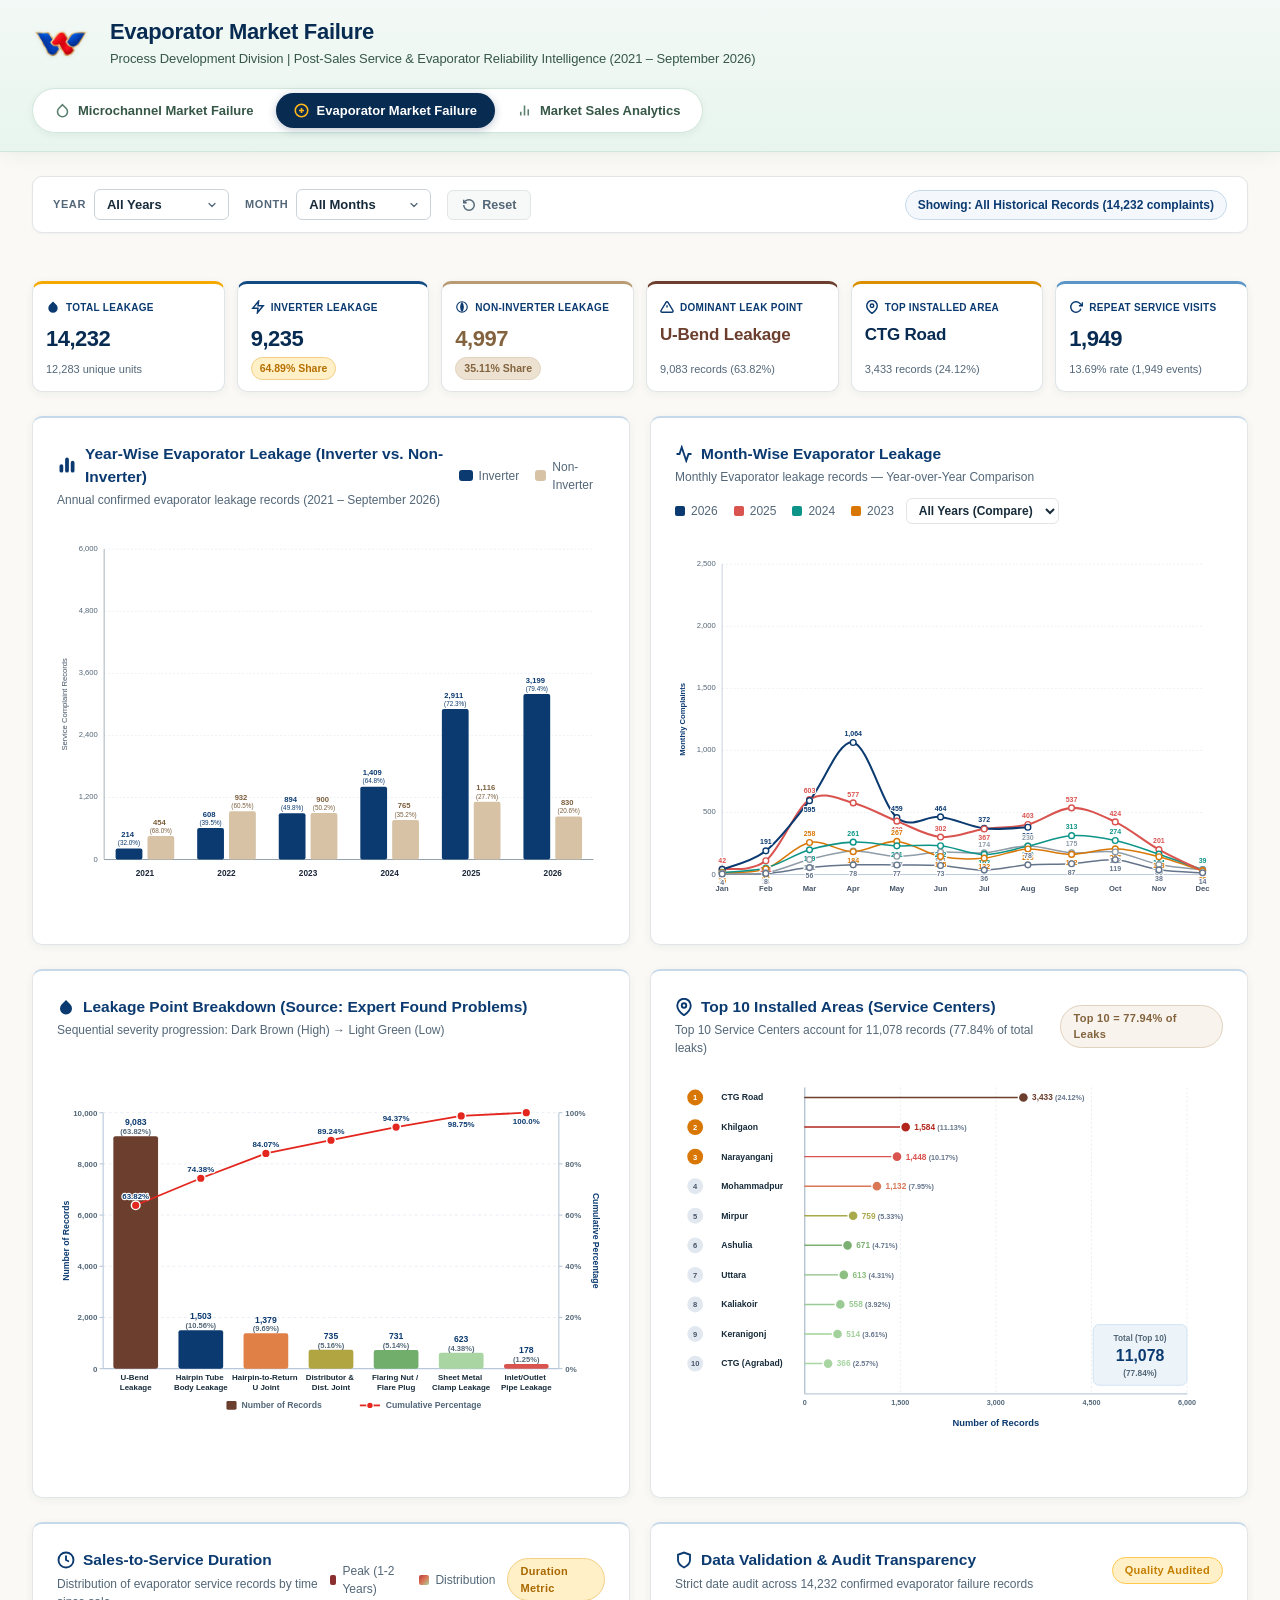
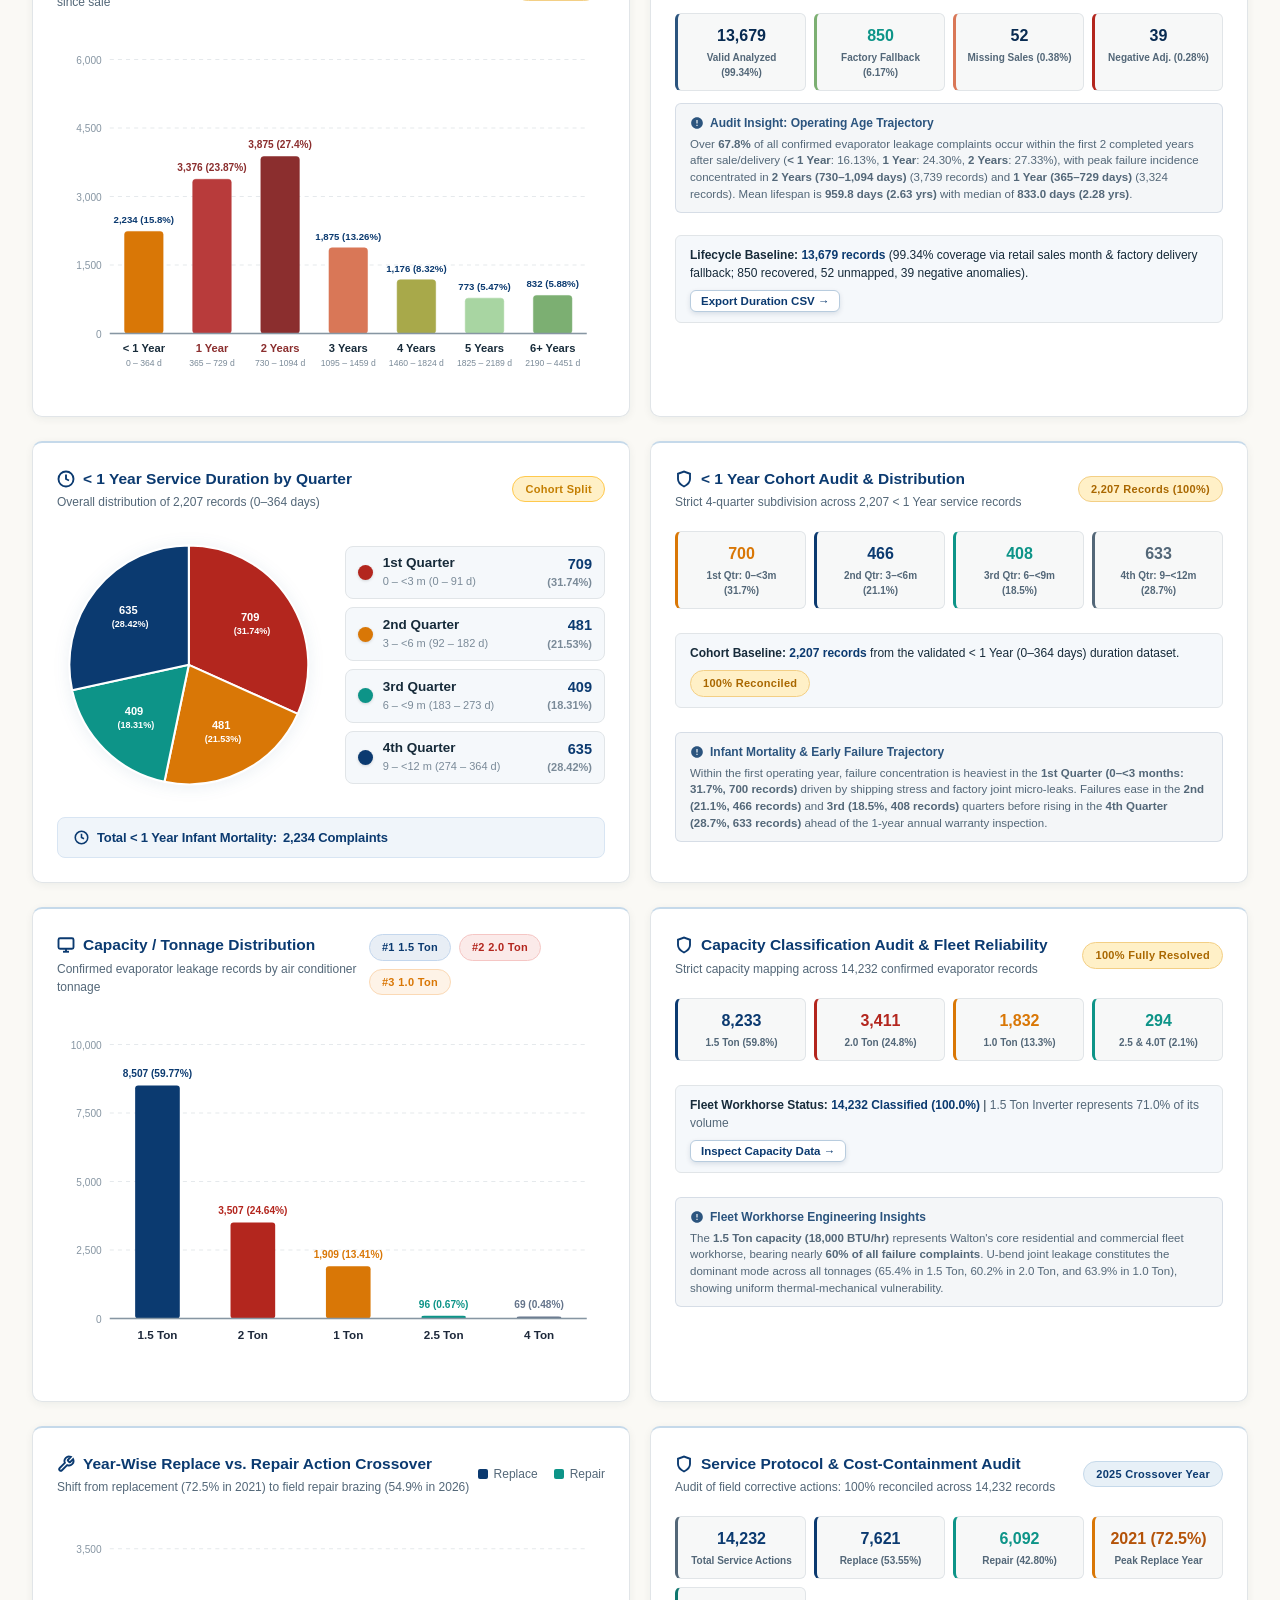
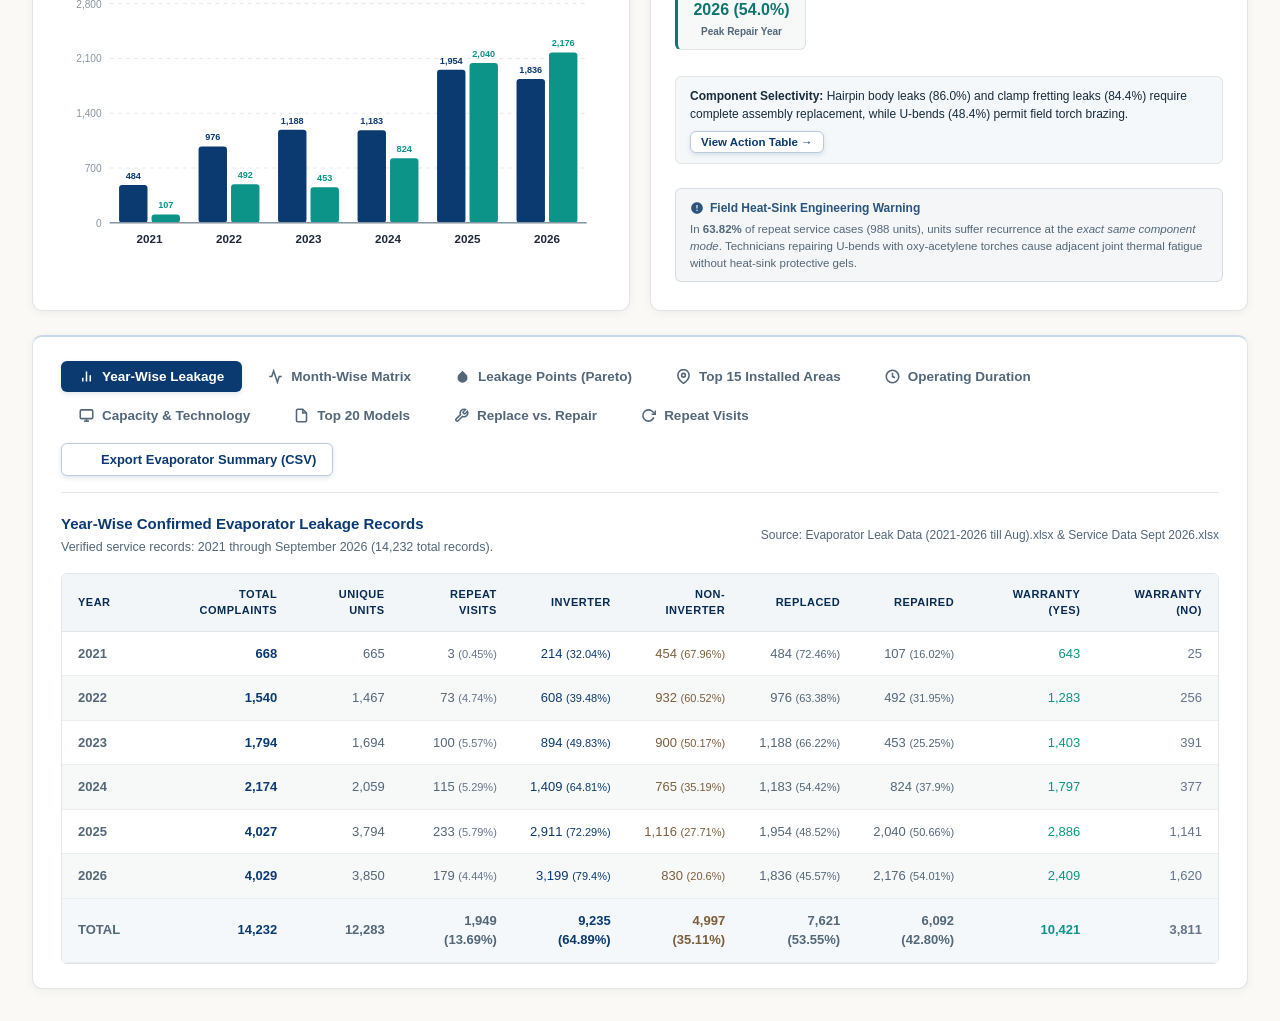
==== commit ba3d3bd3: "oct 26" ====
--- a/Evaporator Market Failure.html
+++ b/Evaporator Market Failure.html
@@ -14,7 +14,7 @@
         <img src="assets/walton-logo.png" alt="Walton Logo" class="brand-logo">
         <div class="header-titles">
           <h1>Evaporator Market Failure</h1>
-          <p>Process Development Division | Post-Sales Service &amp; Evaporator Reliability Intelligence (2021 – August 2026)</p>
+          <p>Process Development Division | Post-Sales Service &amp; Evaporator Reliability Intelligence (2021 – September 2026)</p>
         </div>
       </div>
 
@@ -89,7 +89,7 @@
           <svg class="kpi-icon" viewBox="0 0 24 24" width="14" height="14" fill="currentColor"><path d="M12 2.69l5.66 5.66a8 8 0 1 1-11.31 0z"/></svg>
           Total Leakage
         </div>
-        <div class="kpi-value" id="kpiTotalLeaks">13,770</div>
+        <div class="kpi-value" id="kpiTotalLeaks">14,232</div>
         <div class="kpi-subtext" id="kpiTotalLeaksSub" title="11,885 unique units">11,885 unique units</div>
       </div>
 
@@ -158,7 +158,7 @@
               <svg class="chart-title-icon" viewBox="0 0 24 24" width="20" height="20" fill="#0B3A70"><rect x="3" y="11" width="4.5" height="10" rx="2.25"/><rect x="9.75" y="3" width="4.5" height="18" rx="2.25"/><rect x="16.5" y="7" width="4.5" height="14" rx="2.25"/></svg>
               Year-Wise Evaporator Leakage (Inverter vs. Non-Inverter)
             </div>
-            <div class="chart-subtitle">Annual confirmed evaporator leakage records (2021 – August 2026)</div>
+            <div class="chart-subtitle">Annual confirmed evaporator leakage records (2021 – September 2026)</div>
           </div>
           <div class="chart-legend">
             <span class="legend-item"><span class="legend-color" style="background: #0B3A70; width: 14px; height: 11px; border-radius: 3px;"></span> Inverter</span>
@@ -263,7 +263,7 @@
               <svg class="chart-title-icon" viewBox="0 0 24 24" width="18" height="18" fill="none" stroke="currentColor" stroke-width="2.5"><path d="M12 22s8-4 8-10V5l-8-3-8 3v7c0 6 8 10 8 10z"/></svg>
               Data Validation &amp; Audit Transparency
             </div>
-            <div class="chart-subtitle">Strict date audit across 13,770 confirmed evaporator failure records</div>
+            <div class="chart-subtitle">Strict date audit across 14,232 confirmed evaporator failure records</div>
           </div>
           <span class="badge-tag badge-leak">Quality Audited</span>
         </div>
@@ -413,7 +413,7 @@
               <svg class="chart-title-icon" viewBox="0 0 24 24" width="18" height="18" fill="none" stroke="currentColor" stroke-width="2.5"><path d="M12 22s8-4 8-10V5l-8-3-8 3v7c0 6 8 10 8 10z"/></svg>
               Capacity Classification Audit &amp; Fleet Reliability
             </div>
-            <div class="chart-subtitle">Strict capacity mapping across 13,770 confirmed evaporator records</div>
+            <div class="chart-subtitle">Strict capacity mapping across 14,232 confirmed evaporator records</div>
           </div>
           <span class="badge-tag badge-mfc">100% Fully Resolved</span>
         </div>
@@ -441,7 +441,7 @@
           <div style="background: var(--bg-hover); border-radius: 6px; padding: 10px 14px; margin-top: 12px; border: 1px solid var(--border-default); display: flex; justify-content: space-between; align-items: center; flex-wrap: wrap; gap: 8px;">
             <div style="font-size: 12px; color: var(--text-primary);">
               <strong>Fleet Workhorse Status:</strong> 
-              <span style="color: #0B3A70; font-weight: 700;">13,770 Classified (100.0%)</span> | 
+              <span style="color: #0B3A70; font-weight: 700;">14,232 Classified (100.0%)</span> | 
               <span style="color: #536778;">1.5 Ton Inverter represents 71.0% of its volume</span>
             </div>
             <button id="btnJumpToCapacityTable" class="btn-export" style="font-size: 11.5px; padding: 4px 10px;">
@@ -490,7 +490,7 @@
               <svg class="chart-title-icon" viewBox="0 0 24 24" width="18" height="18" fill="none" stroke="currentColor" stroke-width="2.5"><path d="M12 22s8-4 8-10V5l-8-3-8 3v7c0 6 8 10 8 10z"/></svg>
               Service Protocol &amp; Cost-Containment Audit
             </div>
-            <div class="chart-subtitle">Audit of field corrective actions: 100% reconciled across 13,770 records</div>
+            <div class="chart-subtitle">Audit of field corrective actions: 100% reconciled across 14,232 records</div>
           </div>
           <span class="badge-tag badge-replace">2025 Crossover Year</span>
         </div>
@@ -498,23 +498,23 @@
         <div class="duration-audit-content">
           <div class="audit-metrics-grid" style="grid-template-columns: repeat(auto-fit, minmax(110px, 1fr));">
             <div class="audit-metric-card" style="border-left: 3px solid #536778;">
-              <div class="audit-metric-val" id="rrMetricTotal" style="color: #0B3A70;">13,770</div>
+              <div class="audit-metric-val" id="rrMetricTotal" style="color: #0B3A70;">14,232</div>
               <div class="audit-metric-lbl">Total Service Actions</div>
             </div>
             <div class="audit-metric-card" style="border-left: 3px solid #0B3A70;">
-              <div class="audit-metric-val" id="rrMetricReplace" style="color: #0B3A70;">7,379</div>
-              <div class="audit-metric-lbl" id="rrMetricReplaceLbl">Replace (53.59%)</div>
+              <div class="audit-metric-val" id="rrMetricReplace" style="color: #0B3A70;">7,621</div>
+              <div class="audit-metric-lbl" id="rrMetricReplaceLbl">Replace (53.55%)</div>
             </div>
             <div class="audit-metric-card" style="border-left: 3px solid #0D9488;">
-              <div class="audit-metric-val" id="rrMetricRepair" style="color: #0D9488;">5,874</div>
-              <div class="audit-metric-lbl" id="rrMetricRepairLbl">Repair (42.66%)</div>
+              <div class="audit-metric-val" id="rrMetricRepair" style="color: #0D9488;">6,092</div>
+              <div class="audit-metric-lbl" id="rrMetricRepairLbl">Repair (42.80%)</div>
             </div>
             <div class="audit-metric-card" style="border-left: 3px solid #D97706;">
               <div class="audit-metric-val" style="color: #B45309;">2021 (72.5%)</div>
               <div class="audit-metric-lbl">Peak Replace Year</div>
             </div>
             <div class="audit-metric-card" style="border-left: 3px solid #0F766E;">
-              <div class="audit-metric-val" style="color: #0F766E;">2026 (54.9%)</div>
+              <div class="audit-metric-val" style="color: #0F766E;">2026 (54.0%)</div>
               <div class="audit-metric-lbl">Peak Repair Year</div>
             </div>
           </div>
@@ -596,9 +596,9 @@
         <div style="display: flex; justify-content: space-between; align-items: center; margin-bottom: 16px; flex-wrap: wrap; gap: 12px;">
           <div>
             <h3 class="section-subheading" style="margin-bottom: 2px;">Year-Wise Confirmed Evaporator Leakage Records</h3>
-            <p style="font-size: 12.5px; color: var(--text-secondary); margin: 0;">Verified service records: 2021 through August 2026 (13,770 total records).</p>
-          </div>
-          <span style="font-size: 12px; color: var(--text-secondary);">Source: <code>Evaporator Leak Data (2021-2026 till Aug).xlsx</code></span>
+            <p style="font-size: 12.5px; color: var(--text-secondary); margin: 0;">Verified service records: 2021 through September 2026 (14,232 total records).</p>
+          </div>
+          <span style="font-size: 12px; color: var(--text-secondary);">Source: <code>Evaporator Leak Data (2021-2026 till Aug).xlsx</code> &amp; <code>Service Data Sept 2026.xlsx</code></span>
         </div>
 
         <div class="table-container">
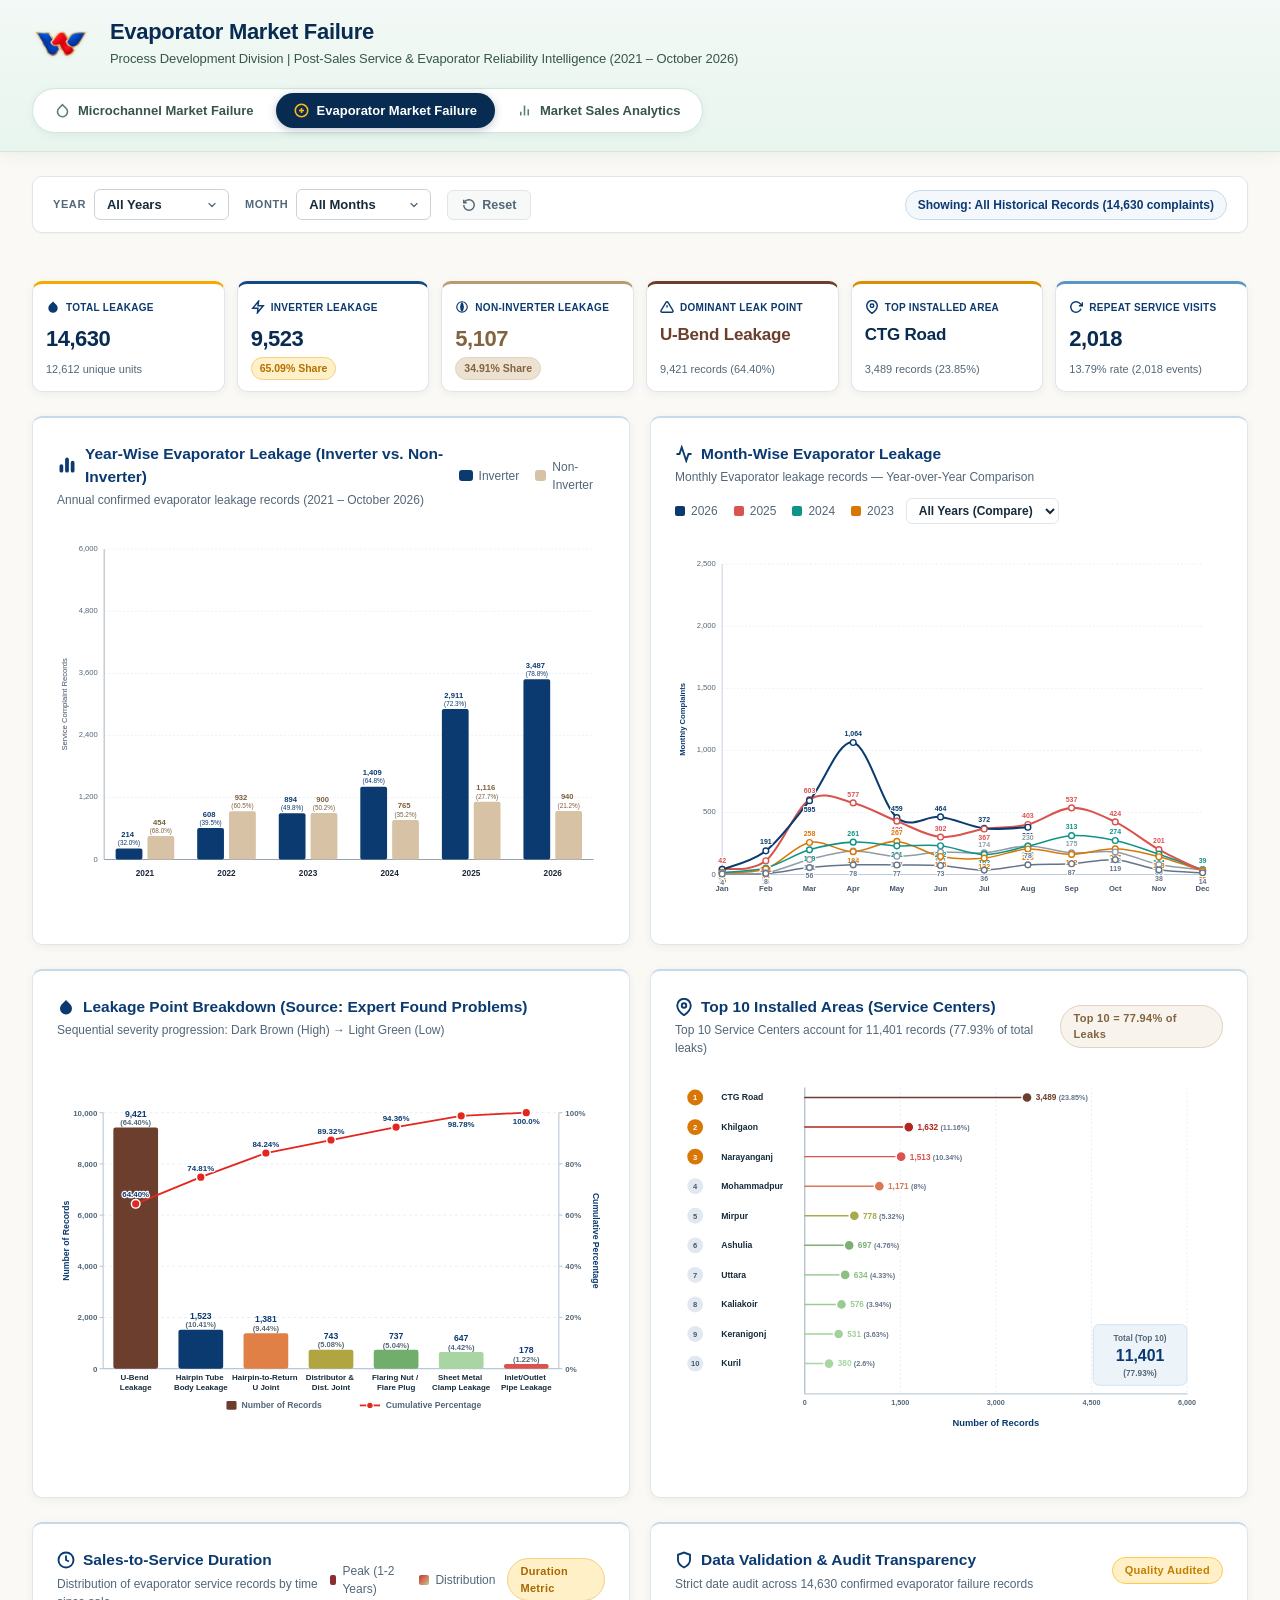
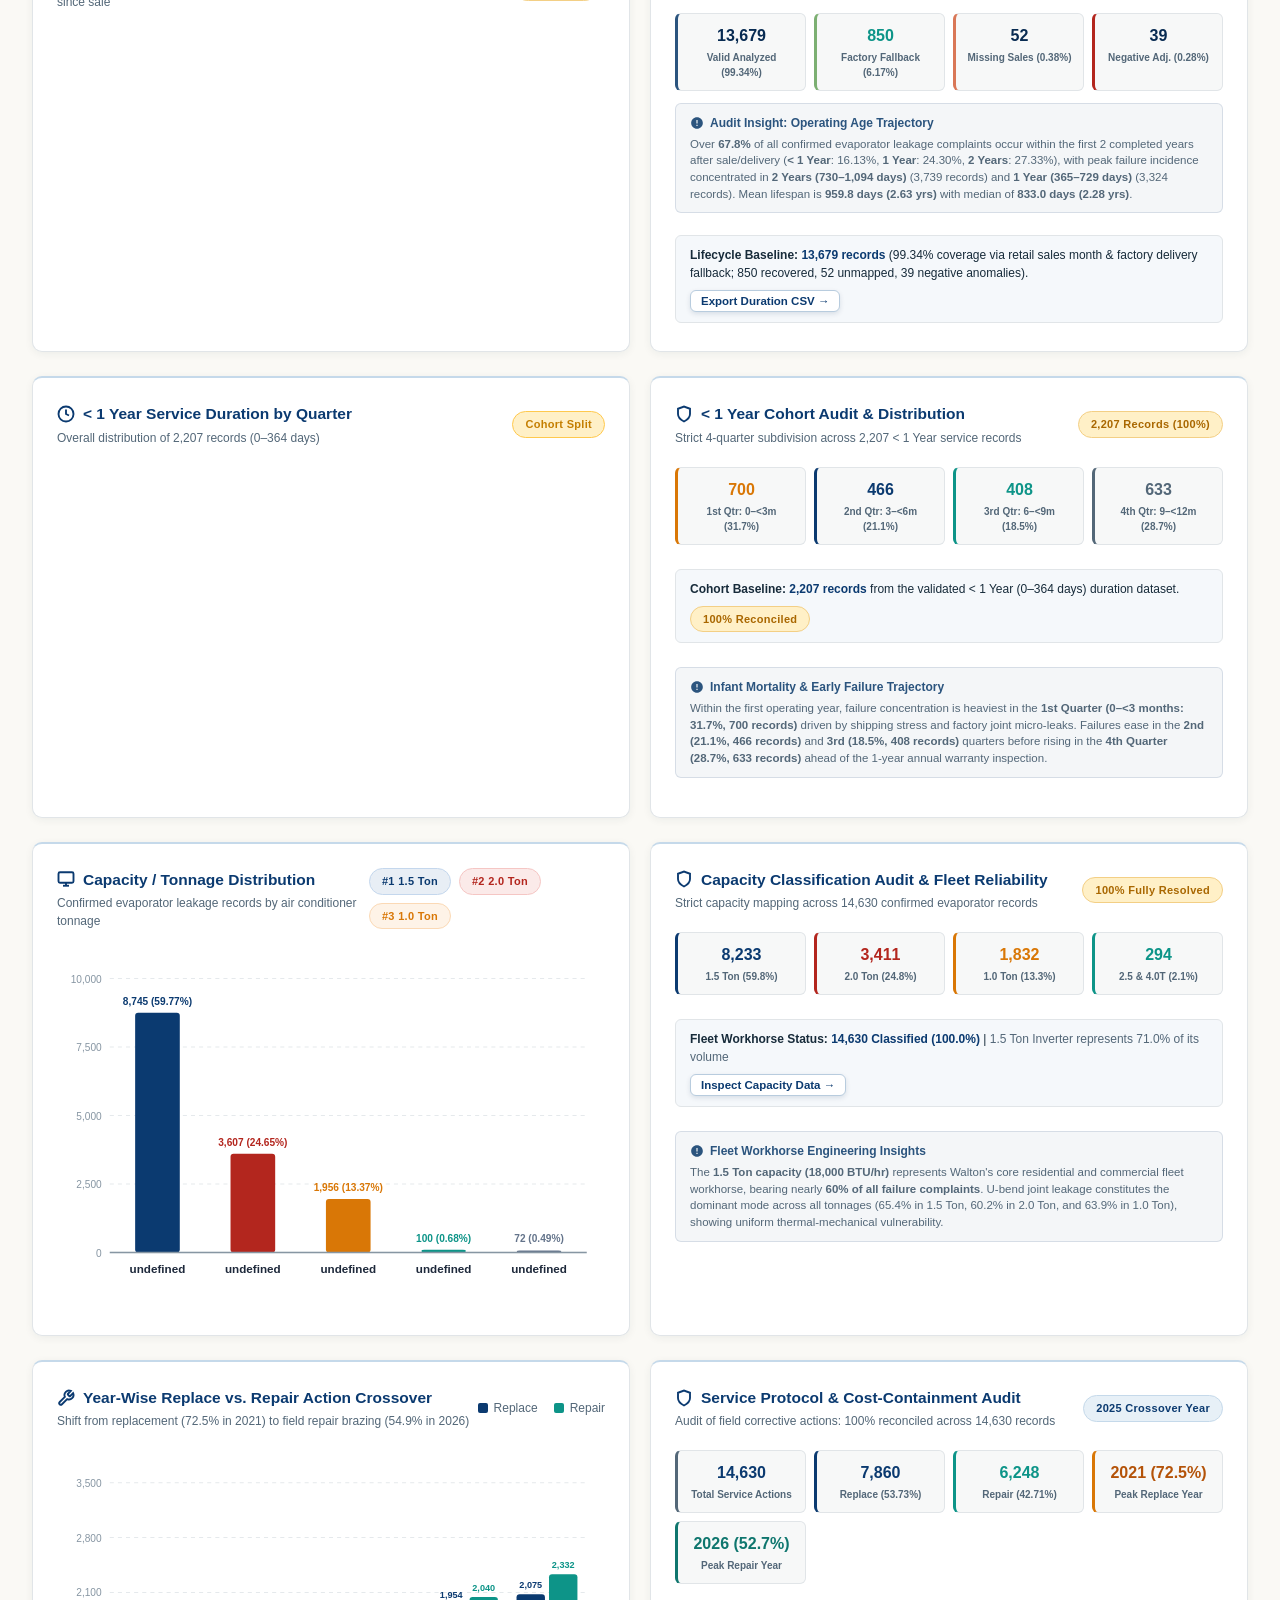
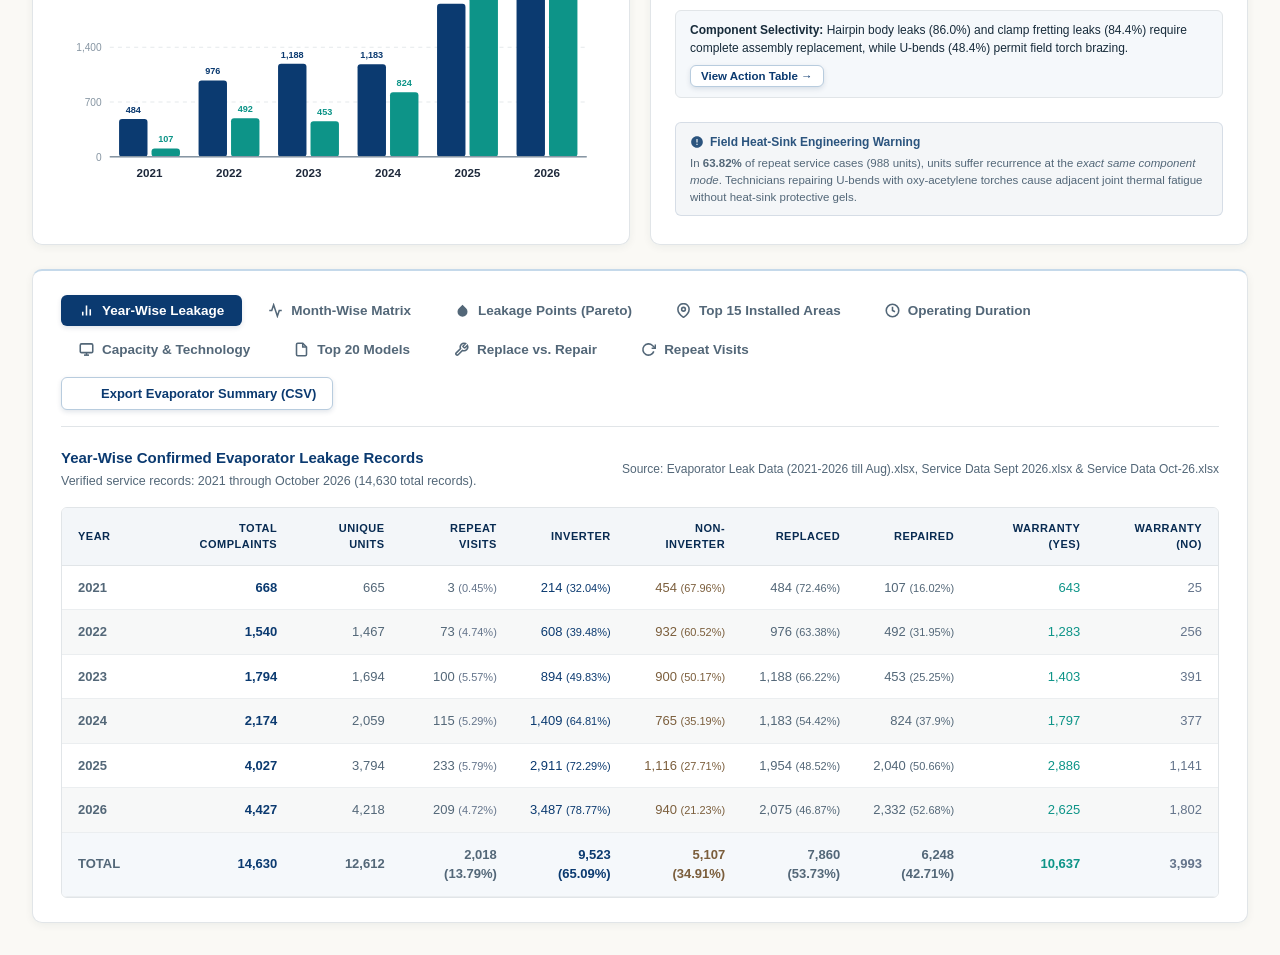
==== commit 94ba7dc2: "oct 26" ====
--- a/Evaporator Market Failure.html
+++ b/Evaporator Market Failure.html
@@ -14,7 +14,7 @@
         <img src="assets/walton-logo.png" alt="Walton Logo" class="brand-logo">
         <div class="header-titles">
           <h1>Evaporator Market Failure</h1>
-          <p>Process Development Division | Post-Sales Service &amp; Evaporator Reliability Intelligence (2021 – September 2026)</p>
+          <p>Process Development Division | Post-Sales Service &amp; Evaporator Reliability Intelligence (2021 – October 2026)</p>
         </div>
       </div>
 
@@ -89,7 +89,7 @@
           <svg class="kpi-icon" viewBox="0 0 24 24" width="14" height="14" fill="currentColor"><path d="M12 2.69l5.66 5.66a8 8 0 1 1-11.31 0z"/></svg>
           Total Leakage
         </div>
-        <div class="kpi-value" id="kpiTotalLeaks">14,232</div>
+        <div class="kpi-value" id="kpiTotalLeaks">14,630</div>
         <div class="kpi-subtext" id="kpiTotalLeaksSub" title="11,885 unique units">11,885 unique units</div>
       </div>
 
@@ -158,7 +158,7 @@
               <svg class="chart-title-icon" viewBox="0 0 24 24" width="20" height="20" fill="#0B3A70"><rect x="3" y="11" width="4.5" height="10" rx="2.25"/><rect x="9.75" y="3" width="4.5" height="18" rx="2.25"/><rect x="16.5" y="7" width="4.5" height="14" rx="2.25"/></svg>
               Year-Wise Evaporator Leakage (Inverter vs. Non-Inverter)
             </div>
-            <div class="chart-subtitle">Annual confirmed evaporator leakage records (2021 – September 2026)</div>
+            <div class="chart-subtitle">Annual confirmed evaporator leakage records (2021 – October 2026)</div>
           </div>
           <div class="chart-legend">
             <span class="legend-item"><span class="legend-color" style="background: #0B3A70; width: 14px; height: 11px; border-radius: 3px;"></span> Inverter</span>
@@ -263,7 +263,7 @@
               <svg class="chart-title-icon" viewBox="0 0 24 24" width="18" height="18" fill="none" stroke="currentColor" stroke-width="2.5"><path d="M12 22s8-4 8-10V5l-8-3-8 3v7c0 6 8 10 8 10z"/></svg>
               Data Validation &amp; Audit Transparency
             </div>
-            <div class="chart-subtitle">Strict date audit across 14,232 confirmed evaporator failure records</div>
+            <div class="chart-subtitle">Strict date audit across 14,630 confirmed evaporator failure records</div>
           </div>
           <span class="badge-tag badge-leak">Quality Audited</span>
         </div>
@@ -413,7 +413,7 @@
               <svg class="chart-title-icon" viewBox="0 0 24 24" width="18" height="18" fill="none" stroke="currentColor" stroke-width="2.5"><path d="M12 22s8-4 8-10V5l-8-3-8 3v7c0 6 8 10 8 10z"/></svg>
               Capacity Classification Audit &amp; Fleet Reliability
             </div>
-            <div class="chart-subtitle">Strict capacity mapping across 14,232 confirmed evaporator records</div>
+            <div class="chart-subtitle">Strict capacity mapping across 14,630 confirmed evaporator records</div>
           </div>
           <span class="badge-tag badge-mfc">100% Fully Resolved</span>
         </div>
@@ -441,7 +441,7 @@
           <div style="background: var(--bg-hover); border-radius: 6px; padding: 10px 14px; margin-top: 12px; border: 1px solid var(--border-default); display: flex; justify-content: space-between; align-items: center; flex-wrap: wrap; gap: 8px;">
             <div style="font-size: 12px; color: var(--text-primary);">
               <strong>Fleet Workhorse Status:</strong> 
-              <span style="color: #0B3A70; font-weight: 700;">14,232 Classified (100.0%)</span> | 
+              <span style="color: #0B3A70; font-weight: 700;">14,630 Classified (100.0%)</span> | 
               <span style="color: #536778;">1.5 Ton Inverter represents 71.0% of its volume</span>
             </div>
             <button id="btnJumpToCapacityTable" class="btn-export" style="font-size: 11.5px; padding: 4px 10px;">
@@ -490,7 +490,7 @@
               <svg class="chart-title-icon" viewBox="0 0 24 24" width="18" height="18" fill="none" stroke="currentColor" stroke-width="2.5"><path d="M12 22s8-4 8-10V5l-8-3-8 3v7c0 6 8 10 8 10z"/></svg>
               Service Protocol &amp; Cost-Containment Audit
             </div>
-            <div class="chart-subtitle">Audit of field corrective actions: 100% reconciled across 14,232 records</div>
+            <div class="chart-subtitle">Audit of field corrective actions: 100% reconciled across 14,630 records</div>
           </div>
           <span class="badge-tag badge-replace">2025 Crossover Year</span>
         </div>
@@ -498,23 +498,23 @@
         <div class="duration-audit-content">
           <div class="audit-metrics-grid" style="grid-template-columns: repeat(auto-fit, minmax(110px, 1fr));">
             <div class="audit-metric-card" style="border-left: 3px solid #536778;">
-              <div class="audit-metric-val" id="rrMetricTotal" style="color: #0B3A70;">14,232</div>
+              <div class="audit-metric-val" id="rrMetricTotal" style="color: #0B3A70;">14,630</div>
               <div class="audit-metric-lbl">Total Service Actions</div>
             </div>
             <div class="audit-metric-card" style="border-left: 3px solid #0B3A70;">
-              <div class="audit-metric-val" id="rrMetricReplace" style="color: #0B3A70;">7,621</div>
-              <div class="audit-metric-lbl" id="rrMetricReplaceLbl">Replace (53.55%)</div>
+              <div class="audit-metric-val" id="rrMetricReplace" style="color: #0B3A70;">7,860</div>
+              <div class="audit-metric-lbl" id="rrMetricReplaceLbl">Replace (53.73%)</div>
             </div>
             <div class="audit-metric-card" style="border-left: 3px solid #0D9488;">
-              <div class="audit-metric-val" id="rrMetricRepair" style="color: #0D9488;">6,092</div>
-              <div class="audit-metric-lbl" id="rrMetricRepairLbl">Repair (42.80%)</div>
+              <div class="audit-metric-val" id="rrMetricRepair" style="color: #0D9488;">6,248</div>
+              <div class="audit-metric-lbl" id="rrMetricRepairLbl">Repair (42.71%)</div>
             </div>
             <div class="audit-metric-card" style="border-left: 3px solid #D97706;">
               <div class="audit-metric-val" style="color: #B45309;">2021 (72.5%)</div>
               <div class="audit-metric-lbl">Peak Replace Year</div>
             </div>
             <div class="audit-metric-card" style="border-left: 3px solid #0F766E;">
-              <div class="audit-metric-val" style="color: #0F766E;">2026 (54.0%)</div>
+              <div class="audit-metric-val" style="color: #0F766E;">2026 (52.7%)</div>
               <div class="audit-metric-lbl">Peak Repair Year</div>
             </div>
           </div>
@@ -596,9 +596,9 @@
         <div style="display: flex; justify-content: space-between; align-items: center; margin-bottom: 16px; flex-wrap: wrap; gap: 12px;">
           <div>
             <h3 class="section-subheading" style="margin-bottom: 2px;">Year-Wise Confirmed Evaporator Leakage Records</h3>
-            <p style="font-size: 12.5px; color: var(--text-secondary); margin: 0;">Verified service records: 2021 through September 2026 (14,232 total records).</p>
-          </div>
-          <span style="font-size: 12px; color: var(--text-secondary);">Source: <code>Evaporator Leak Data (2021-2026 till Aug).xlsx</code> &amp; <code>Service Data Sept 2026.xlsx</code></span>
+            <p style="font-size: 12.5px; color: var(--text-secondary); margin: 0;">Verified service records: 2021 through October 2026 (14,630 total records).</p>
+          </div>
+          <span style="font-size: 12px; color: var(--text-secondary);">Source: <code>Evaporator Leak Data (2021-2026 till Aug).xlsx</code>, <code>Service Data Sept 2026.xlsx</code> &amp; <code>Service Data Oct-26.xlsx</code></span>
         </div>
 
         <div class="table-container">
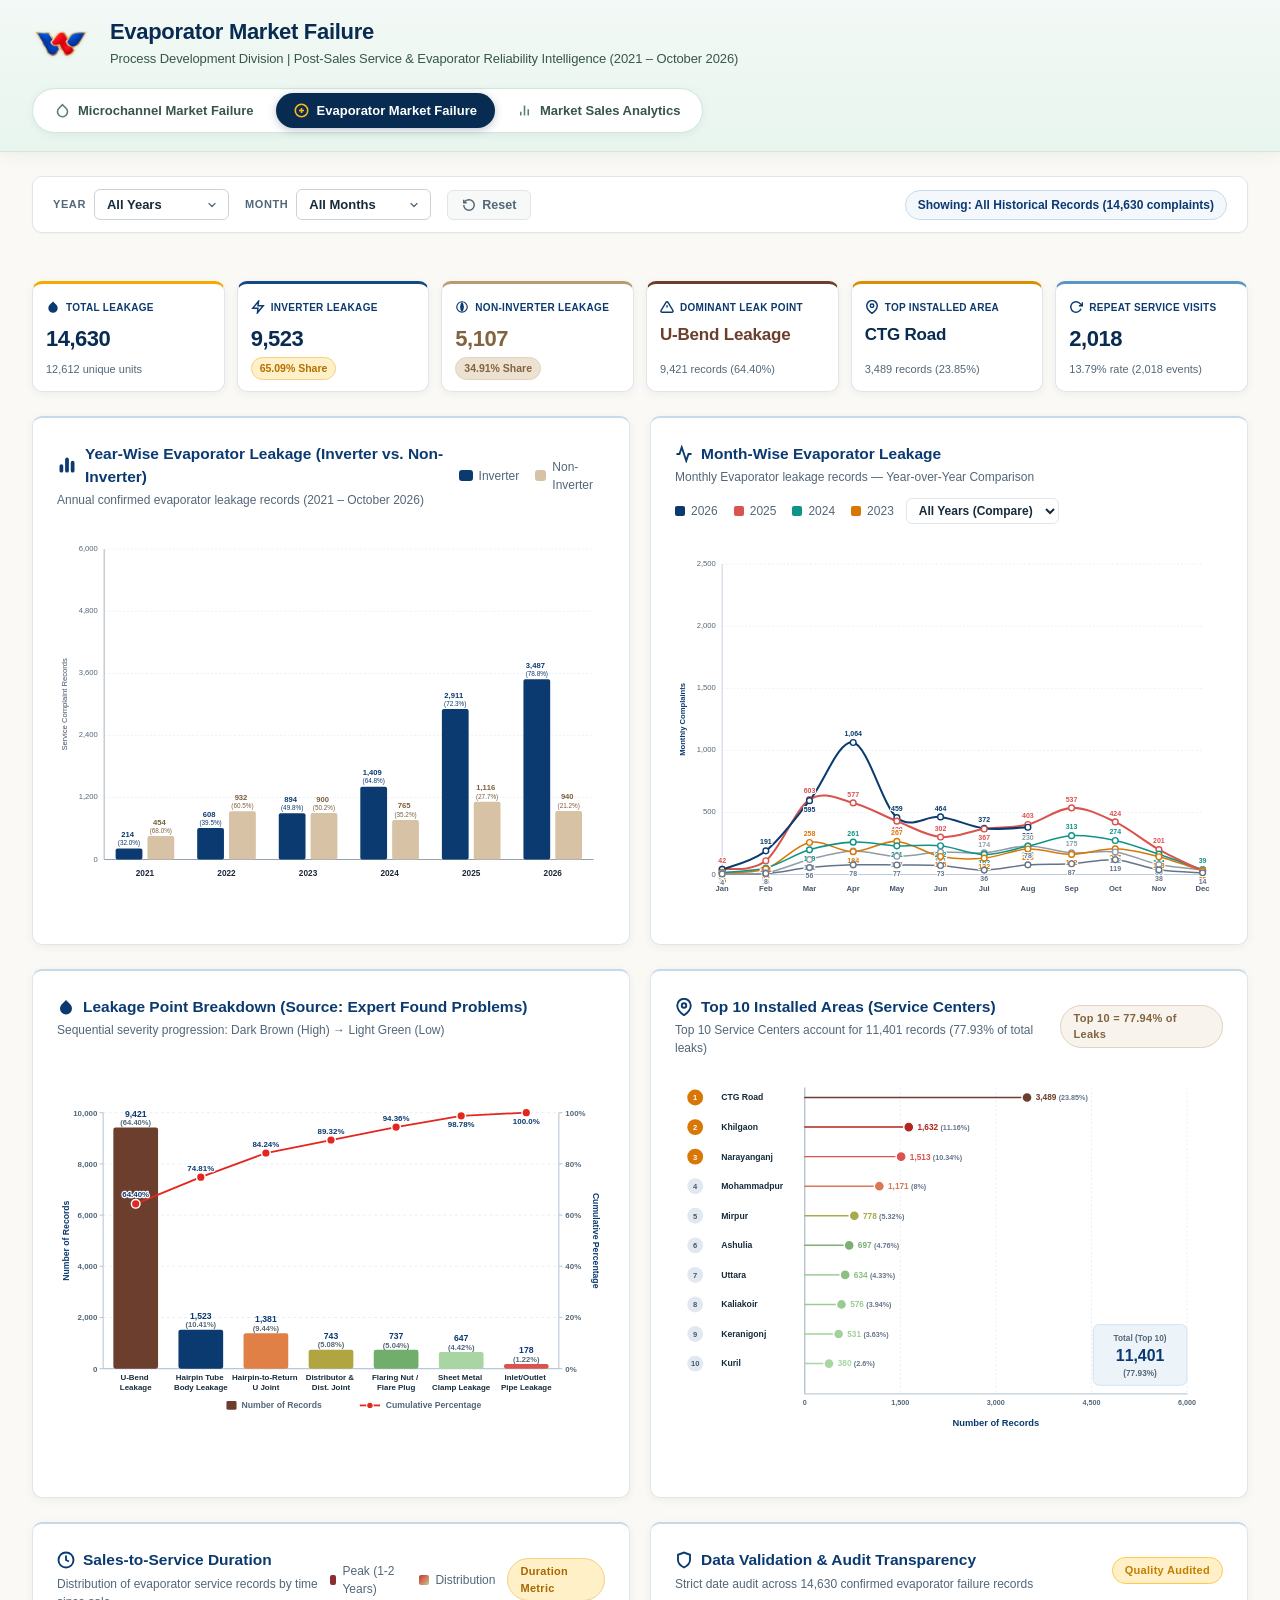
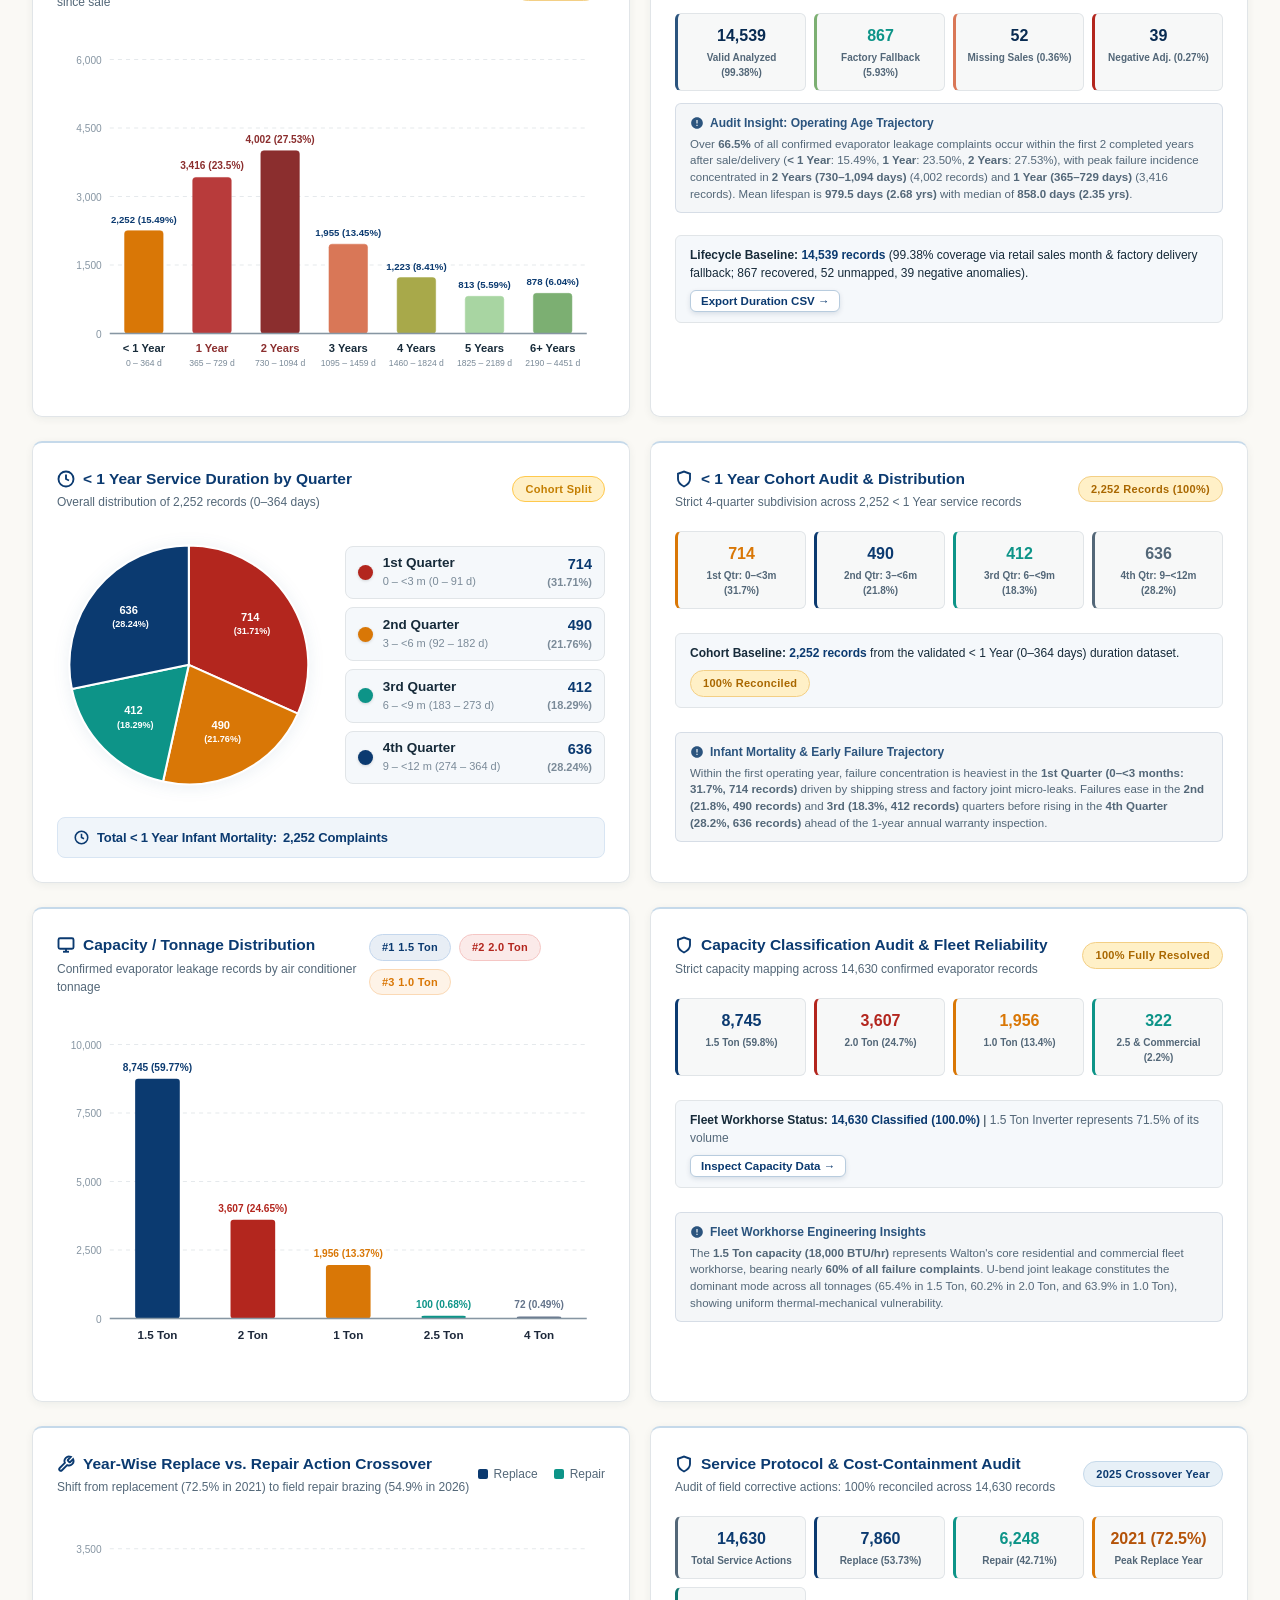
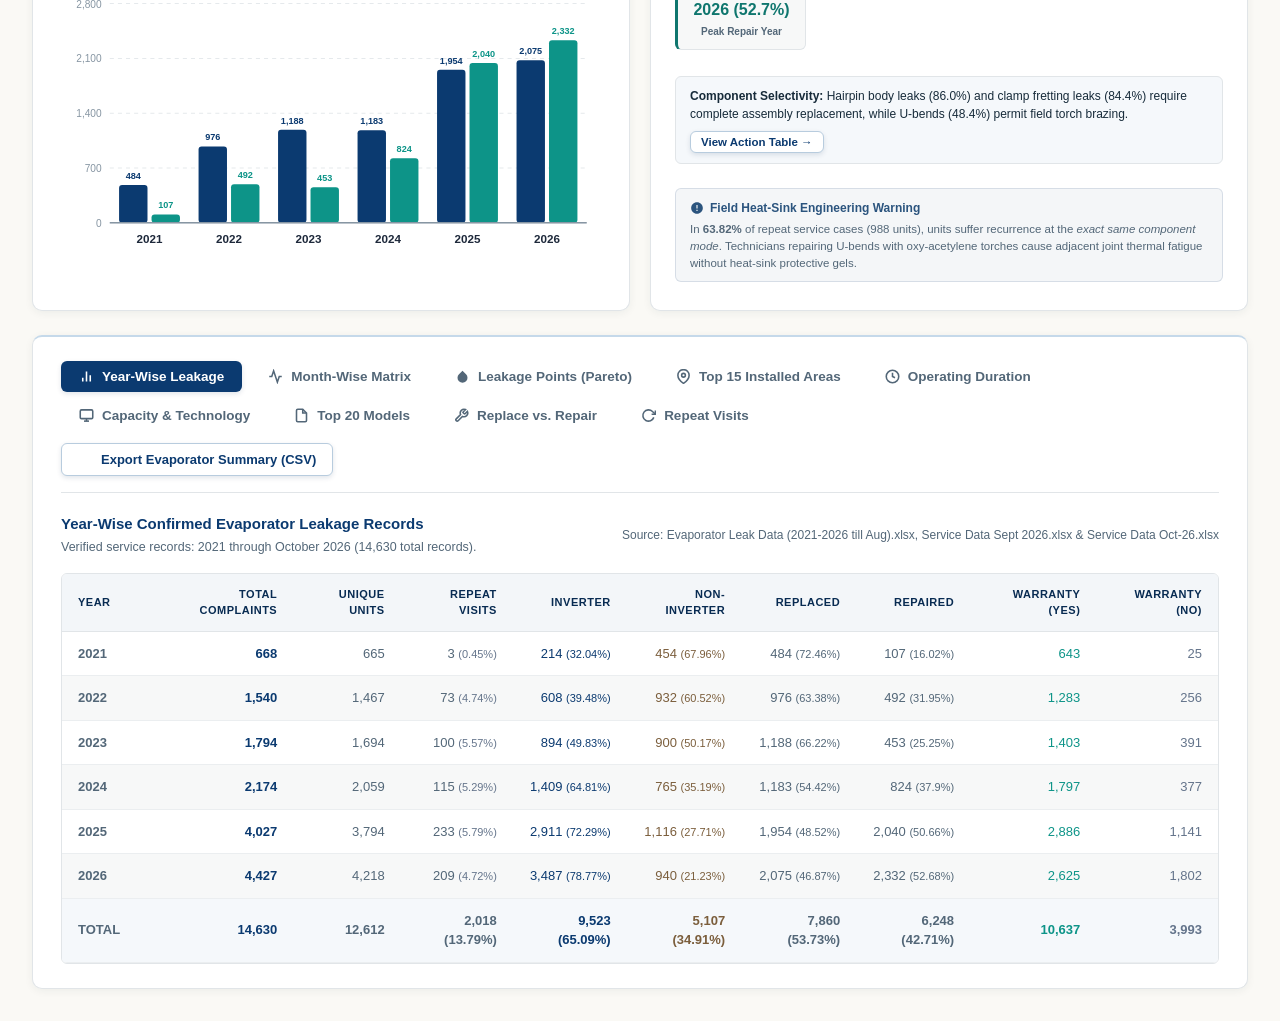
==== commit 91f7bdef: "update" ====
--- a/Evaporator Market Failure.html
+++ b/Evaporator Market Failure.html
@@ -271,20 +271,20 @@
         <div class="duration-audit-content">
           <div class="audit-metrics-grid">
             <div class="audit-metric-card valid">
-              <div class="audit-metric-val">13,679</div>
-              <div class="audit-metric-lbl">Valid Analyzed (99.34%)</div>
+              <div class="audit-metric-val">14,539</div>
+              <div class="audit-metric-lbl">Valid Analyzed (99.38%)</div>
             </div>
             <div class="audit-metric-card clean" title="850 records recovered using Factory Delivery Date">
-              <div class="audit-metric-val" style="color: #0D9488;">850</div>
-              <div class="audit-metric-lbl">Factory Fallback (6.17%)</div>
+              <div class="audit-metric-val" style="color: #0D9488;">867</div>
+              <div class="audit-metric-lbl">Factory Fallback (5.93%)</div>
             </div>
             <div class="audit-metric-card missing">
               <div class="audit-metric-val">52</div>
-              <div class="audit-metric-lbl">Missing Sales (0.38%)</div>
+              <div class="audit-metric-lbl">Missing Sales (0.36%)</div>
             </div>
             <div class="audit-metric-card negative">
               <div class="audit-metric-val">39</div>
-              <div class="audit-metric-lbl">Negative Adj. (0.28%)</div>
+              <div class="audit-metric-lbl">Negative Adj. (0.27%)</div>
             </div>
           </div>
 
@@ -294,14 +294,14 @@
               Audit Insight: Operating Age Trajectory
             </div>
             <p class="audit-note-text">
-              Over <strong>67.8%</strong> of all confirmed evaporator leakage complaints occur within the first 2 completed years after sale/delivery (<strong>&lt; 1 Year</strong>: 16.13%, <strong>1 Year</strong>: 24.30%, <strong>2 Years</strong>: 27.33%), with peak failure incidence concentrated in <strong>2 Years (730–1,094 days)</strong> (3,739 records) and <strong>1 Year (365–729 days)</strong> (3,324 records). Mean lifespan is <strong>959.8 days (2.63 yrs)</strong> with median of <strong>833.0 days (2.28 yrs)</strong>.
+              Over <strong>66.5%</strong> of all confirmed evaporator leakage complaints occur within the first 2 completed years after sale/delivery (<strong>&lt; 1 Year</strong>: 15.49%, <strong>1 Year</strong>: 23.50%, <strong>2 Years</strong>: 27.53%), with peak failure incidence concentrated in <strong>2 Years (730–1,094 days)</strong> (4,002 records) and <strong>1 Year (365–729 days)</strong> (3,416 records). Mean lifespan is <strong>979.5 days (2.68 yrs)</strong> with median of <strong>858.0 days (2.35 yrs)</strong>.
             </p>
           </div>
 
           <div style="background: var(--bg-hover); border-radius: 6px; padding: 10px 14px; margin-top: 10px; border: 1px solid var(--border-default); display: flex; justify-content: space-between; align-items: center; flex-wrap: wrap; gap: 8px;">
             <div style="font-size: 12px; color: var(--text-primary);">
               <strong>Lifecycle Baseline:</strong>
-              <span style="color: #0B3A70; font-weight: 700;">13,679 records</span> (99.34% coverage via retail sales month &amp; factory delivery fallback; 850 recovered, 52 unmapped, 39 negative anomalies).
+              <span style="color: #0B3A70; font-weight: 700;">14,539 records</span> (99.38% coverage via retail sales month &amp; factory delivery fallback; 867 recovered, 52 unmapped, 39 negative anomalies).
             </div>
             <button id="exportDurationCsvBtn" class="btn-export" style="font-size: 11.5px; padding: 4px 10px;">
               Export Duration CSV →
@@ -321,7 +321,7 @@
               <svg class="chart-title-icon" viewBox="0 0 24 24" width="18" height="18" fill="none" stroke="currentColor" stroke-width="2.5"><circle cx="12" cy="12" r="10"/><polyline points="12 6 12 12 16 14"/></svg>
               &lt; 1 Year Service Duration by Quarter
             </div>
-            <div class="chart-subtitle">Overall distribution of 2,207 records (0–364 days)</div>
+            <div class="chart-subtitle">Overall distribution of 2,252 records (0–364 days)</div>
           </div>
           <div style="display: flex; align-items: center; gap: 12px;">
             <span class="badge-tag badge-leak">Cohort Split</span>
@@ -338,35 +338,35 @@
               <svg class="chart-title-icon" viewBox="0 0 24 24" width="18" height="18" fill="none" stroke="currentColor" stroke-width="2.5"><path d="M12 22s8-4 8-10V5l-8-3-8 3v7c0 6 8 10 8 10z"/></svg>
               &lt; 1 Year Cohort Audit &amp; Distribution
             </div>
-            <div class="chart-subtitle">Strict 4-quarter subdivision across 2,207 &lt; 1 Year service records</div>
-          </div>
-          <span class="badge-tag badge-mfc">2,207 Records (100%)</span>
+            <div class="chart-subtitle">Strict 4-quarter subdivision across 2,252 &lt; 1 Year service records</div>
+          </div>
+          <span class="badge-tag badge-mfc">2,252 Records (100%)</span>
         </div>
 
         <div class="duration-audit-content">
           <div class="audit-metrics-grid">
             <div class="audit-metric-card" style="border-left: 3px solid #D97706;">
-              <div class="audit-metric-val" style="color: #D97706;">700</div>
+              <div class="audit-metric-val" style="color: #D97706;">714</div>
               <div class="audit-metric-lbl">1st Qtr: 0–&lt;3m (31.7%)</div>
             </div>
             <div class="audit-metric-card" style="border-left: 3px solid #0B3A70;">
-              <div class="audit-metric-val" style="color: #0B3A70;">466</div>
-              <div class="audit-metric-lbl">2nd Qtr: 3–&lt;6m (21.1%)</div>
+              <div class="audit-metric-val" style="color: #0B3A70;">490</div>
+              <div class="audit-metric-lbl">2nd Qtr: 3–&lt;6m (21.8%)</div>
             </div>
             <div class="audit-metric-card" style="border-left: 3px solid #0D9488;">
-              <div class="audit-metric-val" style="color: #0D9488;">408</div>
-              <div class="audit-metric-lbl">3rd Qtr: 6–&lt;9m (18.5%)</div>
+              <div class="audit-metric-val" style="color: #0D9488;">412</div>
+              <div class="audit-metric-lbl">3rd Qtr: 6–&lt;9m (18.3%)</div>
             </div>
             <div class="audit-metric-card" style="border-left: 3px solid #536778;">
-              <div class="audit-metric-val" style="color: #536778;">633</div>
-              <div class="audit-metric-lbl">4th Qtr: 9–&lt;12m (28.7%)</div>
+              <div class="audit-metric-val" style="color: #536778;">636</div>
+              <div class="audit-metric-lbl">4th Qtr: 9–&lt;12m (28.2%)</div>
             </div>
           </div>
 
           <div style="background: var(--bg-hover); border-radius: 6px; padding: 10px 14px; margin-top: 12px; border: 1px solid var(--border-default); display: flex; justify-content: space-between; align-items: center; flex-wrap: wrap; gap: 8px;">
             <div style="font-size: 12px; color: var(--text-primary);">
               <strong>Cohort Baseline:</strong>
-              <span style="color: #0B3A70; font-weight: 700;">2,207 records</span> from the validated &lt; 1 Year (0–364 days) duration dataset.
+              <span style="color: #0B3A70; font-weight: 700;">2,252 records</span> from the validated &lt; 1 Year (0–364 days) duration dataset.
             </div>
             <span class="badge-tag badge-mfc" style="font-size: 11px;">100% Reconciled</span>
           </div>
@@ -377,7 +377,7 @@
               Infant Mortality &amp; Early Failure Trajectory
             </div>
             <p class="audit-note-text">
-              Within the first operating year, failure concentration is heaviest in the <strong>1st Quarter (0–&lt;3 months: 31.7%, 700 records)</strong> driven by shipping stress and factory joint micro-leaks. Failures ease in the <strong>2nd (21.1%, 466 records)</strong> and <strong>3rd (18.5%, 408 records)</strong> quarters before rising in the <strong>4th Quarter (28.7%, 633 records)</strong> ahead of the 1-year annual warranty inspection.
+              Within the first operating year, failure concentration is heaviest in the <strong>1st Quarter (0–&lt;3 months: 31.7%, 714 records)</strong> driven by shipping stress and factory joint micro-leaks. Failures ease in the <strong>2nd (21.8%, 490 records)</strong> and <strong>3rd (18.3%, 412 records)</strong> quarters before rising in the <strong>4th Quarter (28.2%, 636 records)</strong> ahead of the 1-year annual warranty inspection.
             </p>
           </div>
         </div>
@@ -421,20 +421,20 @@
         <div class="duration-audit-content">
           <div class="audit-metrics-grid">
             <div class="audit-metric-card" style="border-left: 3px solid #0B3A70;">
-              <div class="audit-metric-val" style="color: #0B3A70;">8,233</div>
+              <div class="audit-metric-val" style="color: #0B3A70;">8,745</div>
               <div class="audit-metric-lbl">1.5 Ton (59.8%)</div>
             </div>
             <div class="audit-metric-card" style="border-left: 3px solid #B3261E;">
-              <div class="audit-metric-val" style="color: #B3261E;">3,411</div>
-              <div class="audit-metric-lbl">2.0 Ton (24.8%)</div>
+              <div class="audit-metric-val" style="color: #B3261E;">3,607</div>
+              <div class="audit-metric-lbl">2.0 Ton (24.7%)</div>
             </div>
             <div class="audit-metric-card" style="border-left: 3px solid #D97706;">
-              <div class="audit-metric-val" style="color: #D97706;">1,832</div>
-              <div class="audit-metric-lbl">1.0 Ton (13.3%)</div>
+              <div class="audit-metric-val" style="color: #D97706;">1,956</div>
+              <div class="audit-metric-lbl">1.0 Ton (13.4%)</div>
             </div>
             <div class="audit-metric-card" style="border-left: 3px solid #0D9488;">
-              <div class="audit-metric-val" style="color: #0D9488;">294</div>
-              <div class="audit-metric-lbl">2.5 &amp; 4.0T (2.1%)</div>
+              <div class="audit-metric-val" style="color: #0D9488;">322</div>
+              <div class="audit-metric-lbl">2.5 &amp; Commercial (2.2%)</div>
             </div>
           </div>
 
@@ -442,7 +442,7 @@
             <div style="font-size: 12px; color: var(--text-primary);">
               <strong>Fleet Workhorse Status:</strong> 
               <span style="color: #0B3A70; font-weight: 700;">14,630 Classified (100.0%)</span> | 
-              <span style="color: #536778;">1.5 Ton Inverter represents 71.0% of its volume</span>
+              <span style="color: #536778;">1.5 Ton Inverter represents 71.5% of its volume</span>
             </div>
             <button id="btnJumpToCapacityTable" class="btn-export" style="font-size: 11.5px; padding: 4px 10px;">
               Inspect Capacity Data →
